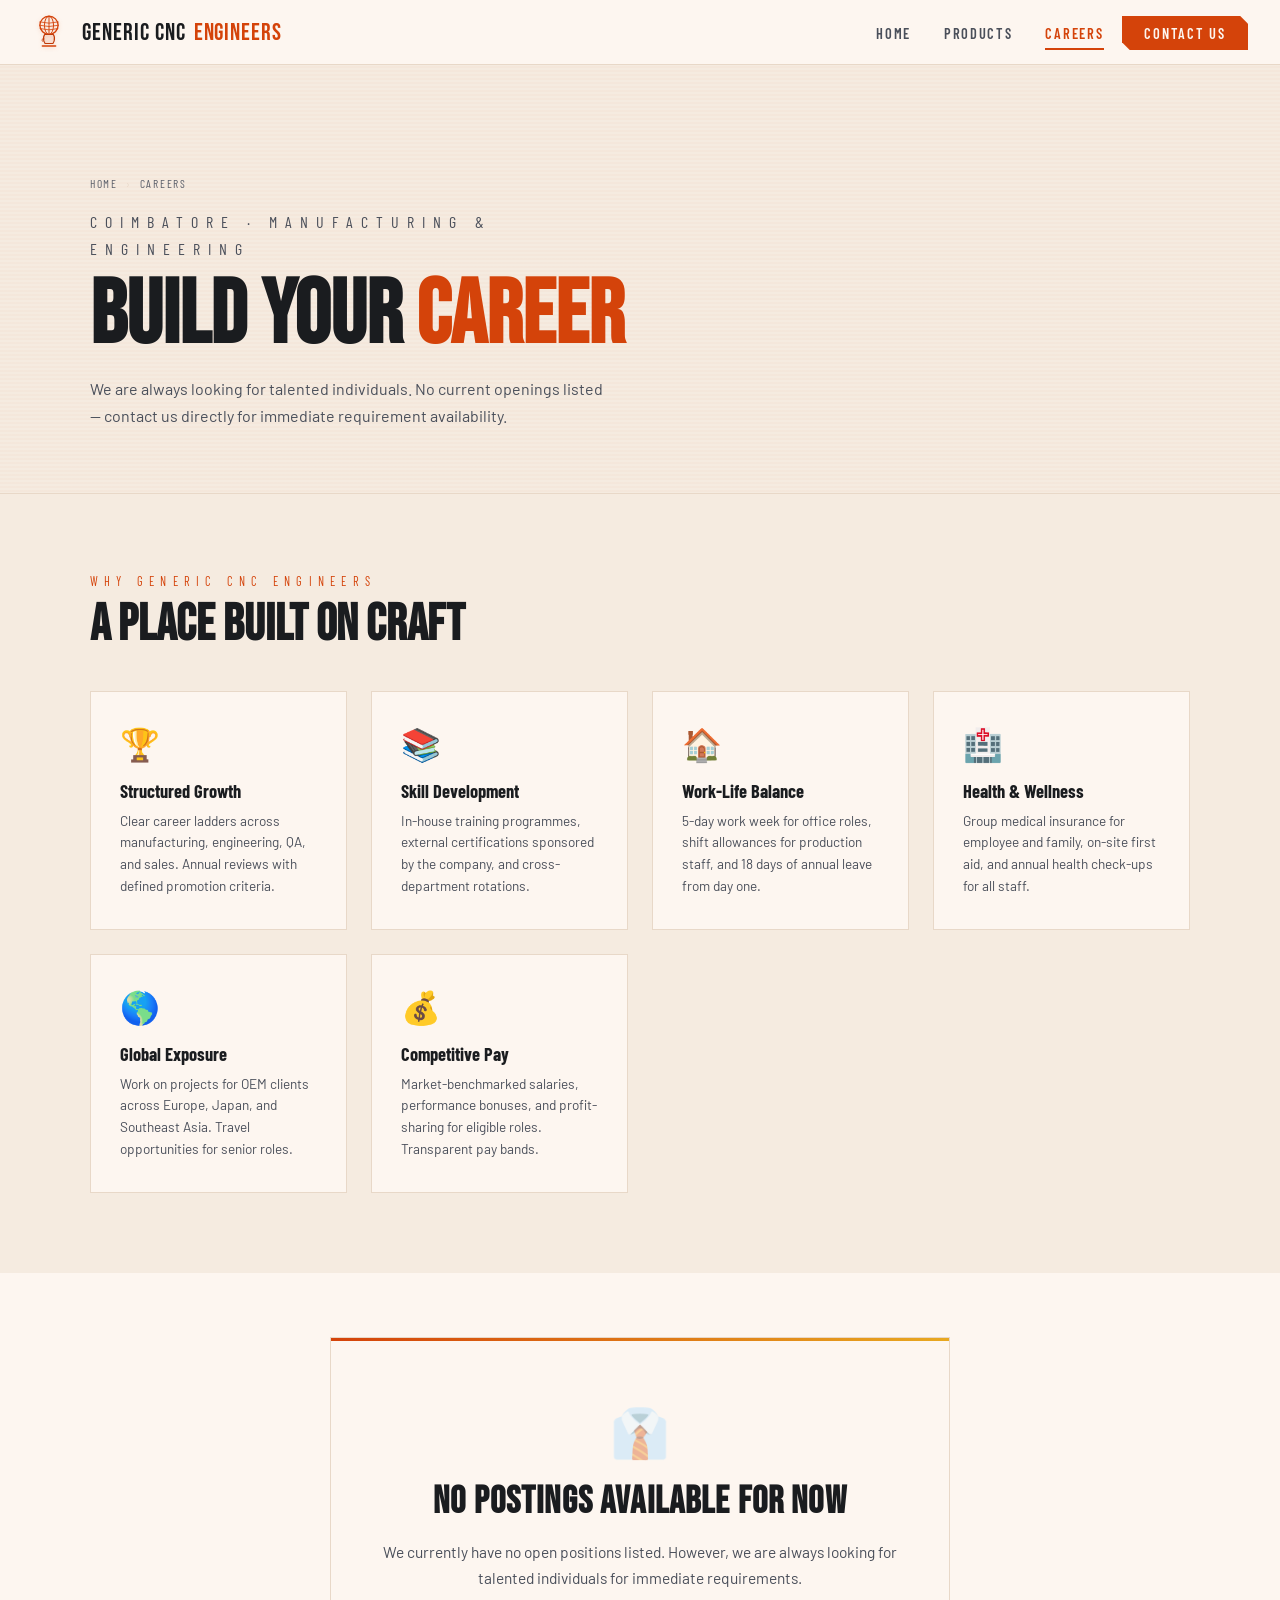
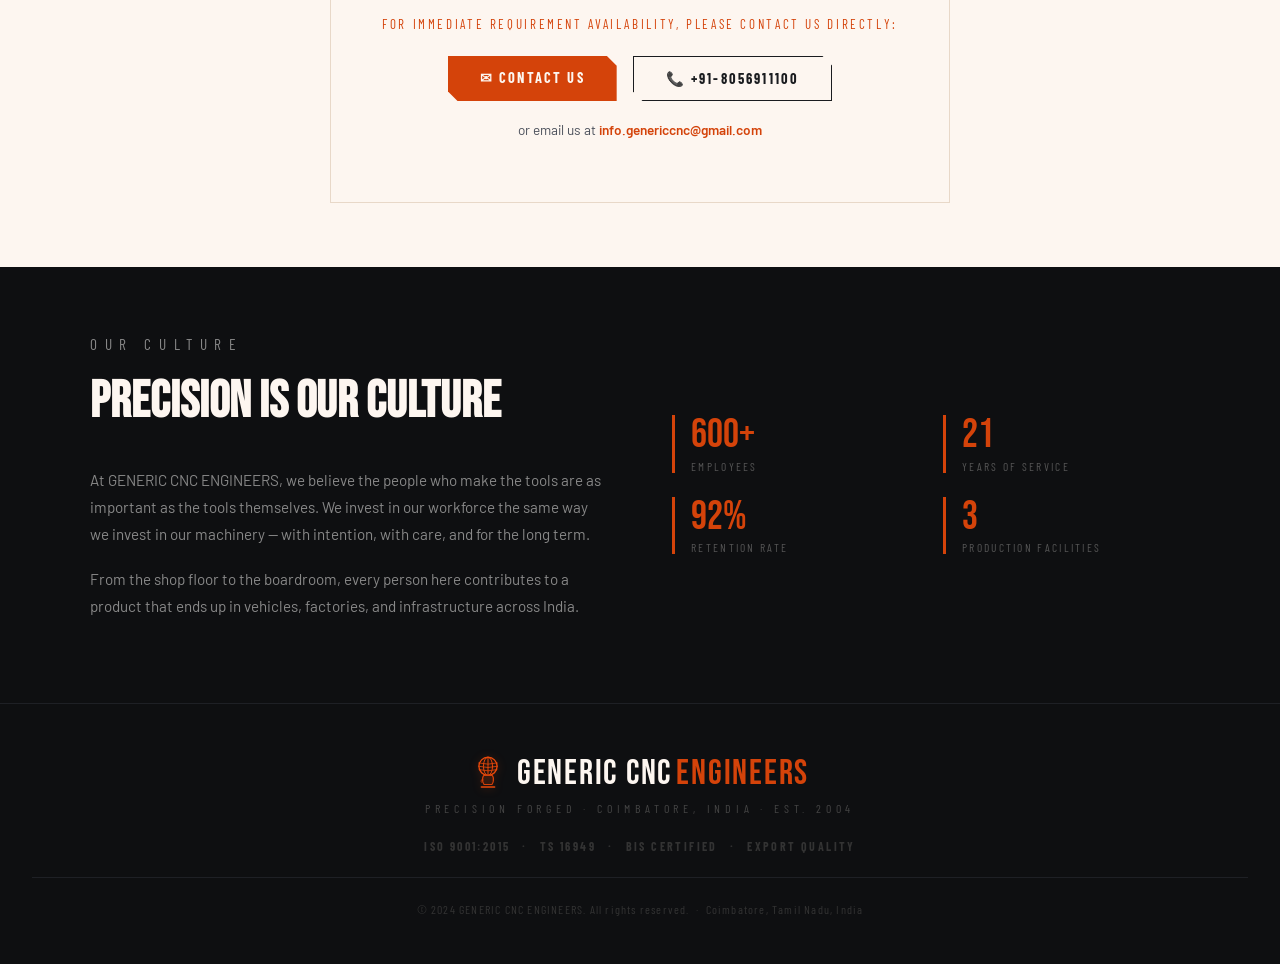
==== careers.html @ 7811d457 "Add files via upload" ====
﻿<!DOCTYPE html>
<html lang="en">
<head>
<style id="pt-antiflash">html,body{background:#fdf6f0 !important}.nav-logo{transition:none !important}</style>
<meta charset="UTF-8">
<meta name="viewport" content="width=device-width, initial-scale=1.0">
<title>Careers — Generic CNC Engineers</title>
<link rel="preconnect" href="https://fonts.googleapis.com">
<link rel="preconnect" href="https://fonts.gstatic.com" crossorigin>
<link href="https://fonts.googleapis.com/css2?family=Bebas+Neue&family=Barlow+Condensed:wght@400;600;700&family=Barlow:wght@400;500;600&display=swap" rel="stylesheet">
<style>
:root{--iron:#0e0f11;--steel:#1a1c1f;--chrome:#5a5f6a;--rust:#d4430a;--gold:#e8a820;--white:  #fdf6f0;--offwhite: #f5ebe0;--light-border: #e8d8c8;--text-dark:#1a1c1f;--text-mid:#4a4f5a;}
*,*::before,*::after{box-sizing:border-box;margin:0;padding:0;}
html{scroll-behavior:smooth;}
body{background:var(--white);color:var(--text-dark);font-family:"Barlow",sans-serif;overflow-x:hidden;-webkit-font-smoothing:antialiased;}
a{text-decoration:none;color:inherit;}
#navbar{position:fixed;top:0;left:0;right:0;z-index:1000;background: rgba(253,246,240,0.97);backdrop-filter:blur(12px);border-bottom:1px solid var(--light-border);transition:box-shadow 0.3s;}
#navbar.scrolled{box-shadow:0 2px 20px rgba(0,0,0,0.08);}
.nav-inner{width:100%;padding:0 2rem;height:64px;display:flex;align-items:center;justify-content:space-between;}
.nav-logo{font-family:"Bebas Neue",sans-serif;font-size:1.5rem;color:var(--text-dark);letter-spacing:0.04em;display:flex;align-items:center;gap:8px;flex-shrink:0;white-space:nowrap;margin-right:auto;}
.nav-logo .star{color:var(--rust);}
.nav-links{display:flex;align-items:center;gap:0.25rem;list-style:none;}
.nav-links a{font-family:"Barlow Condensed",sans-serif;font-size:0.9rem;font-weight:600;letter-spacing:0.12em;text-transform:uppercase;color:var(--text-mid);padding:0.5rem 0.9rem;position:relative;transition:color 0.2s;}
.nav-links a::after{content:"";position:absolute;bottom:0;left:0.9rem;right:0.9rem;height:2px;background:var(--rust);transform:scaleX(0);transition:transform 0.2s;}
.nav-links a:hover{color:var(--rust);}
.nav-links a:hover::after{transform:scaleX(1);}
.nav-links a.active{color:var(--rust);}
.nav-links a.active::after{transform:scaleX(1);}
.nav-cta{background:var(--rust)!important;color:var(--white)!important;padding:0.55rem 1.4rem!important;clip-path:polygon(0 0,calc(100% - 8px) 0,100% 8px,100% 100%,8px 100%,0 calc(100% - 8px))!important;}
.nav-cta:hover{background:#c03a08!important;}
.nav-cta::after{display:none!important;}
.nav-toggle{display:none;flex-direction:column;gap:5px;cursor:pointer;padding:4px;background:none;border:none;}
.nav-toggle span{display:block;width:24px;height:2px;background:var(--text-dark);}
/* BANNER */
.page-banner{
  background: var(--offwhite);
  padding: 7rem 2rem 4rem;
  margin-top: 64px;
  position: relative;
  overflow: hidden;
  border-bottom: 1px solid var(--light-border);
}
.page-banner::before{
  content:"";position:absolute;inset:0;pointer-events:none;
  background: repeating-linear-gradient(
    to bottom, transparent 0px, transparent 2px,
    rgba(212,67,10,0.025) 2px, rgba(212,67,10,0.025) 4px);
}
.page-banner-inner{max-width:1100px;margin:0 auto;position:relative;z-index:1;}
.breadcrumb{display:flex;align-items:center;gap:0.5rem;margin-bottom:1.2rem;font-family:"Barlow Condensed",sans-serif;font-size:0.72rem;letter-spacing:0.15em;text-transform:uppercase;color:var(--chrome);}
.breadcrumb a{color:var(--chrome);transition:color 0.2s;}
.breadcrumb a:hover{color:var(--rust);}
.breadcrumb .sep{color:var(--light-border);}
.page-banner-eyebrow{font-family:"Barlow Condensed",sans-serif;font-size:0.78rem;letter-spacing:0.5em;color:var(--rust);text-transform:uppercase;margin-bottom:0.8rem;}
.page-banner h1{font-family:"Bebas Neue",sans-serif;font-size:clamp(3rem,7vw,6rem);color:var(--text-dark);line-height:0.92;margin-bottom:1.2rem;}
.page-banner h1 span{color:var(--rust);}
.page-banner p{font-size:1rem;color:var(--text-mid);max-width:520px;line-height:1.65;}
/* WHY WORK HERE */
.why-section{padding:5rem 2rem;background:var(--offwhite);}
.why-inner{max-width:1100px;margin:0 auto;}
.section-eyebrow{font-family:"Barlow Condensed",sans-serif;font-size:0.78rem;letter-spacing:0.5em;color:var(--rust);text-transform:uppercase;margin-bottom:0.7rem;}
.section-h2{font-family:"Bebas Neue",sans-serif;font-size:clamp(2rem,4vw,3.2rem);color:var(--text-dark);margin-bottom:2.5rem;line-height:1;}
.why-grid{display:grid;grid-template-columns:repeat(auto-fit,minmax(220px,1fr));gap:1.5rem;}
.why-card{background:#fdf6f0;border:1px solid var(--light-border);padding:2rem 1.8rem;position:relative;overflow:hidden;transition:box-shadow 0.25s,transform 0.25s;}
.why-card::after{content:"";position:absolute;top:0;left:0;width:100%;height:3px;background:var(--rust);transform:scaleX(0);transform-origin:left;transition:transform 0.3s;}
.why-card:hover{box-shadow:0 8px 32px rgba(0,0,0,0.08);transform:translateY(-3px);}
.why-card:hover::after{transform:scaleX(1);}
.why-icon{font-size:2rem;margin-bottom:1rem;display:block;}
.why-title{font-family:"Barlow Condensed",sans-serif;font-size:1.15rem;font-weight:700;color:var(--text-dark);margin-bottom:0.5rem;}
.why-desc{font-size:0.85rem;color:var(--text-mid);line-height:1.6;}
/* FILTER */
.jobs-filter{background:var(--white);border-bottom:1px solid var(--light-border);padding:1rem 2rem;position:sticky;top:64px;z-index:100;}
.jobs-filter-inner{max-width:1100px;margin:0 auto;display:flex;align-items:center;gap:0.6rem;flex-wrap:wrap;}
.filter-label{font-family:"Barlow Condensed",sans-serif;font-size:0.72rem;letter-spacing:0.25em;text-transform:uppercase;color:var(--chrome);margin-right:0.5rem;}
.filter-btn{font-family:"Barlow Condensed",sans-serif;font-size:0.78rem;font-weight:600;letter-spacing:0.1em;text-transform:uppercase;padding:0.4rem 1rem;background:transparent;border:1px solid var(--light-border);color:var(--text-mid);cursor:pointer;transition:all 0.2s;}
.filter-btn:hover,.filter-btn.active{background:var(--rust);color:var(--white);border-color:var(--rust);}
.jobs-count{margin-left:auto;font-family:"Barlow Condensed",sans-serif;font-size:0.78rem;letter-spacing:0.1em;color:var(--chrome);}
/* JOBS */
.jobs-section{padding:4rem 2rem;}
.jobs-inner{max-width:1100px;margin:0 auto;}
.jobs-list{display:flex;flex-direction:column;gap:1.2rem;}
.job-card{background:var(--white);border:1px solid var(--light-border);padding:2rem 2.2rem;display:grid;grid-template-columns:1fr auto;gap:1.5rem;align-items:center;position:relative;overflow:hidden;transition:box-shadow 0.25s,transform 0.25s;}
.job-card::before{content:"";position:absolute;left:0;top:0;width:3px;height:100%;background:var(--rust);transform:scaleY(0);transform-origin:top;transition:transform 0.3s;}
.job-card:hover{box-shadow:0 8px 32px rgba(0,0,0,0.09);transform:translateX(4px);}
.job-card:hover::before{transform:scaleY(1);}
.job-dept{font-family:"Barlow Condensed",sans-serif;font-size:0.68rem;font-weight:700;letter-spacing:0.25em;text-transform:uppercase;color:var(--rust);margin-bottom:0.4rem;}
.job-title{font-family:"Barlow Condensed",sans-serif;font-size:1.4rem;font-weight:700;color:var(--text-dark);margin-bottom:0.6rem;}
.job-meta{display:flex;gap:0.8rem;flex-wrap:wrap;margin-bottom:0.8rem;}
.job-tag{font-size:0.75rem;color:var(--text-mid);background: #f5ebe0;border:1px solid var(--light-border);padding:0.2rem 0.6rem;font-family:"Barlow Condensed",sans-serif;letter-spacing:0.05em;}
.job-desc{font-size:0.88rem;color:var(--text-mid);line-height:1.6;max-width:680px;}
.job-actions{display:flex;flex-direction:column;gap:0.6rem;align-items:flex-end;flex-shrink:0;}
.btn-apply{font-family:"Barlow Condensed",sans-serif;font-size:0.82rem;font-weight:700;letter-spacing:0.15em;text-transform:uppercase;padding:0.65rem 1.5rem;background:var(--rust);color:var(--white);clip-path:polygon(0 0,calc(100% - 8px) 0,100% 8px,100% 100%,8px 100%,0 calc(100% - 8px));display:inline-block;transition:background 0.2s;cursor:pointer;border:none;white-space:nowrap;}
.btn-apply:hover{background:#c03a08;}
.job-new{font-family:"Barlow Condensed",sans-serif;font-size:0.65rem;font-weight:700;letter-spacing:0.15em;text-transform:uppercase;color:var(--gold);border:1px solid rgba(232,168,32,0.4);padding:0.15rem 0.5rem;text-align:center;}
/* NO JOBS BOX */
.no-jobs-box {
  max-width: 620px;
  margin: 0 auto;
  text-align: center;
  padding: 4rem 2rem;
  border: 1px solid var(--light-border);
  background: var(--white);
  position: relative;
}
.no-jobs-box::before {
  content: '';
  position: absolute;
  top: 0; left: 0; right: 0;
  height: 3px;
  background: linear-gradient(90deg, var(--rust), var(--gold));
}
.no-jobs-icon {
  font-size: 3rem;
  margin-bottom: 1.2rem;
  display: block;
  opacity: 0.5;
}
.no-jobs-title {
  font-family: "Bebas Neue", sans-serif;
  font-size: clamp(1.6rem, 3vw, 2.4rem);
  color: var(--text-dark);
  letter-spacing: 0.03em;
  margin-bottom: 1rem;
  line-height: 1.1;
}
.no-jobs-sub {
  font-size: 0.97rem;
  color: var(--text-mid);
  line-height: 1.7;
  margin-bottom: 1.5rem;
}
.no-jobs-contact {
  font-family: "Barlow Condensed", sans-serif;
  font-size: 0.82rem;
  letter-spacing: 0.2em;
  text-transform: uppercase;
  color: var(--rust);
  margin-bottom: 1.5rem;
}
.no-jobs-actions {
  display: flex;
  gap: 1rem;
  justify-content: center;
  flex-wrap: wrap;
  margin-bottom: 1.2rem;
}
.btn-apply-big {
  font-family: "Barlow Condensed", sans-serif;
  font-size: 0.9rem;
  font-weight: 700;
  letter-spacing: 0.15em;
  text-transform: uppercase;
  padding: 0.8rem 2rem;
  background: var(--rust);
  color: var(--white);
  clip-path: polygon(0 0, calc(100% - 10px) 0, 100% 10px, 100% 100%, 10px 100%, 0 calc(100% - 10px));
  display: inline-block;
  transition: background 0.2s, transform 0.15s;
}
.btn-apply-big:hover { background: #c03a08; transform: translateY(-2px); }
.btn-apply-outline {
  font-family: "Barlow Condensed", sans-serif;
  font-size: 0.9rem;
  font-weight: 700;
  letter-spacing: 0.15em;
  text-transform: uppercase;
  padding: 0.8rem 2rem;
  background: transparent;
  color: var(--text-dark);
  border: 1.5px solid var(--text-dark);
  clip-path: polygon(0 0, calc(100% - 10px) 0, 100% 10px, 100% 100%, 10px 100%, 0 calc(100% - 10px));
  display: inline-block;
  transition: all 0.2s;
}
.btn-apply-outline:hover { background: var(--rust); color: var(--white); border-color: var(--rust); }
.no-jobs-email {
  font-size: 0.85rem;
  color: var(--text-mid);
}
.no-jobs-email a {
  color: var(--rust);
  font-weight: 600;
}
.no-jobs-email a:hover { text-decoration: underline; }
/* CULTURE STRIP */
.culture-strip{background:var(--iron);padding:4rem 2rem;}
.culture-inner{max-width:1100px;margin:0 auto;display:grid;grid-template-columns:1fr 1fr;gap:4rem;align-items:center;}
.culture-text .section-h2{color:var(--white);}
.culture-text p{font-size:0.95rem;color:#888;line-height:1.75;margin-bottom:1.2rem;}
.culture-stats{display:grid;grid-template-columns:1fr 1fr;gap:1.5rem;}
.c-stat{border-left:3px solid var(--rust);padding-left:1rem;}
.c-stat-num{font-family:"Bebas Neue",sans-serif;font-size:2.5rem;color:var(--rust);line-height:1;}
.c-stat-label{font-family:"Barlow Condensed",sans-serif;font-size:0.72rem;letter-spacing:0.2em;text-transform:uppercase;color:#555;margin-top:0.2rem;}
/* FOOTER */
#footer{background:var(--iron);border-top:1px solid #1e2025;padding:3rem 2rem;text-align:center;}
.footer-logo{font-family:"Bebas Neue",sans-serif;font-size:2.2rem;color:var(--white);letter-spacing:0.05em;margin-bottom:0.4rem;}
.footer-logo .star{color:var(--rust);}
.footer-tagline{font-family:"Barlow Condensed",sans-serif;font-size:0.75rem;letter-spacing:0.4em;text-transform:uppercase;color:#444;margin-bottom:1.5rem;}
.footer-certs{font-family:"Barlow Condensed",sans-serif;font-size:0.75rem;font-weight:700;letter-spacing:0.2em;text-transform:uppercase;color:#333;}
.footer-certs span{margin:0 0.5em;}
.footer-bottom{margin-top:1.5rem;padding-top:1.5rem;border-top:1px solid #1e2025;font-size:0.75rem;color:#333;font-family:"Barlow Condensed",sans-serif;letter-spacing:0.1em;}
.reveal{opacity:0;transform:translateY(24px);transition:opacity 0.55s ease,transform 0.55s ease;}
.reveal.visible{opacity:1;transform:none;}
@media(max-width:768px){
  .nav-links{display:none;flex-direction:column;position:absolute;top:64px;left:0;right:0;background:var(--white);border-bottom:1px solid var(--light-border);padding:1rem 0;gap:0;}
  .nav-links.open{display:flex;}
  .nav-links li{width:100%;}
  .nav-links a{display:block;padding:0.75rem 2rem;}
  .nav-toggle{display:flex;}
  .job-card{grid-template-columns:1fr;}
  .job-actions{align-items:flex-start;}
  .culture-inner{grid-template-columns:1fr;gap:2.5rem;}
  .modal-form .form-row{grid-template-columns:1fr;}
}


.nav-logo .star { color: var(--rust); }
.brand-logo-svg { filter: drop-shadow(0 1px 2px rgba(212,67,10,0.18)); transition: filter 0.2s; }
.nav-logo:hover .brand-logo-svg { filter: drop-shadow(0 2px 6px rgba(212,67,10,0.35)); }
.footer-logo { display: flex !important; align-items: center !important; justify-content: center !important; gap: 4px !important; }
.footer-logo .brand-logo-svg { filter: brightness(1.1) drop-shadow(0 1px 4px rgba(212,67,10,0.3)); }
</style>
</head>
<body>

<nav id="navbar">
  <div class="nav-inner">
    <a href="index.html" class="nav-logo"><svg class="brand-logo-svg" xmlns="http://www.w3.org/2000/svg" viewBox="0 0 56 64" width="34" height="40" aria-hidden="true" style="display:inline-block;vertical-align:middle;margin-right:8px;flex-shrink:0"><g fill="none" stroke-linecap="round" stroke-linejoin="round"><circle cx="28" cy="21" r="15" stroke="#d4430a" stroke-width="2.2"/><ellipse cx="28" cy="21" rx="7.5" ry="15" stroke="#d4430a" stroke-width="1.6"/><path d="M13 15.5 Q28 19.5 43 15.5" stroke="#d4430a" stroke-width="1.3"/><path d="M12.5 21 Q28 25 43.5 21" stroke="#d4430a" stroke-width="1.3"/><path d="M13.5 26.5 Q28 30.5 42.5 26.5" stroke="#d4430a" stroke-width="1.3"/><line x1="28" y1="6" x2="28" y2="36" stroke="#d4430a" stroke-width="1.6"/><path d="M21 36 C19 38.5 18.5 43 19.5 47 L21.5 51 L34.5 51 L36.5 47 C37.5 43 37 38.5 35 36 Z" stroke="#c03a08" stroke-width="1.8" fill="rgba(212,67,10,0.1)"/><path d="M19.5 43 C16.5 42 15.5 45.5 17.5 47.5" stroke="#c03a08" stroke-width="1.5"/><line x1="17" y1="55" x2="39" y2="55" stroke="#d4430a" stroke-width="2.2"/></g></svg>GENERIC CNC<span class="star"> ENGINEERS</span></a>
    <ul class="nav-links" id="nav-links">
      <li><a href="index.html">Home</a></li>
      <li><a href="products.html">Products</a></li>
      <li><a href="careers.html" class="active">Careers</a></li>
      <li><a href="contact.html" class="nav-cta">Contact Us</a></li>
    </ul>
    <button class="nav-toggle" id="nav-toggle" aria-label="Toggle menu">
      <span></span><span></span><span></span>
    </button>
  </div>
</nav>

<div class="page-banner">
  <div class="page-banner-inner">
    <div class="breadcrumb">
      <a href="index.html">Home</a>
      <span class="sep">&#8250;</span>
      <span>Careers</span>
    </div>
    <p class="page-banner-eyebrow">Coimbatore &middot; Manufacturing &amp; Engineering</p>
    <h1>BUILD YOUR <span>CAREER</span></h1>
    <p>We are always looking for talented individuals. No current openings listed — contact us directly for immediate requirement availability.</p>
  </div>
</div>

<!-- WHY WORK HERE -->
<section class="why-section">
  <div class="why-inner">
    <p class="section-eyebrow">Why GENERIC CNC ENGINEERS</p>
    <h2 class="section-h2">A PLACE BUILT ON CRAFT</h2>
    <div class="why-grid">
      <div class="why-card reveal">
        <span class="why-icon">&#127942;</span>
        <div class="why-title">Structured Growth</div>
        <p class="why-desc">Clear career ladders across manufacturing, engineering, QA, and sales. Annual reviews with defined promotion criteria.</p>
      </div>
      <div class="why-card reveal">
        <span class="why-icon">&#128218;</span>
        <div class="why-title">Skill Development</div>
        <p class="why-desc">In-house training programmes, external certifications sponsored by the company, and cross-department rotations.</p>
      </div>
      <div class="why-card reveal">
        <span class="why-icon">&#127968;</span>
        <div class="why-title">Work-Life Balance</div>
        <p class="why-desc">5-day work week for office roles, shift allowances for production staff, and 18 days of annual leave from day one.</p>
      </div>
      <div class="why-card reveal">
        <span class="why-icon">&#127973;</span>
        <div class="why-title">Health &amp; Wellness</div>
        <p class="why-desc">Group medical insurance for employee and family, on-site first aid, and annual health check-ups for all staff.</p>
      </div>
      <div class="why-card reveal">
        <span class="why-icon">&#127758;</span>
        <div class="why-title">Global Exposure</div>
        <p class="why-desc">Work on projects for OEM clients across Europe, Japan, and Southeast Asia. Travel opportunities for senior roles.</p>
      </div>
      <div class="why-card reveal">
        <span class="why-icon">&#128176;</span>
        <div class="why-title">Competitive Pay</div>
        <p class="why-desc">Market-benchmarked salaries, performance bonuses, and profit-sharing for eligible roles. Transparent pay bands.</p>
      </div>
    </div>
  </div>
</section>

<!-- NO POSTINGS -->
<section class="jobs-section">
  <div class="jobs-inner">
    <div class="no-jobs-box">
      <div class="no-jobs-icon">&#128084;</div>
      <h2 class="no-jobs-title">NO POSTINGS AVAILABLE FOR NOW</h2>
      <p class="no-jobs-sub">We currently have no open positions listed. However, we are always looking for talented individuals for immediate requirements.</p>
      <p class="no-jobs-contact">For immediate requirement availability, please contact us directly:</p>
      <div class="no-jobs-actions">
        <a href="contact.html" class="btn-apply-big">&#9993; Contact Us</a>
        <a href="tel:+918056911100" class="btn-apply-outline">&#128222; +91-8056911100</a>
      </div>
      <p class="no-jobs-email">or email us at <a href="mailto:info.genericcnc@gmail.com">info.genericcnc@gmail.com</a></p>
    </div>
  </div>
</section>

<!-- CULTURE STRIP -->
<div class="culture-strip">
  <div class="culture-inner">
    <div class="culture-text">
      <p class="section-eyebrow">Our Culture</p>
      <h2 class="section-h2">PRECISION IS OUR CULTURE</h2>
      <p>At GENERIC CNC ENGINEERS, we believe the people who make the tools are as important as the tools themselves. We invest in our workforce the same way we invest in our machinery — with intention, with care, and for the long term.</p>
      <p>From the shop floor to the boardroom, every person here contributes to a product that ends up in vehicles, factories, and infrastructure across India.</p>
    </div>
    <div class="culture-stats">
      <div class="c-stat">
        <div class="c-stat-num">600+</div>
        <div class="c-stat-label">Employees</div>
      </div>
      <div class="c-stat">
        <div class="c-stat-num">21</div>
        <div class="c-stat-label">Years of Service</div>
      </div>
      <div class="c-stat">
        <div class="c-stat-num">92%</div>
        <div class="c-stat-label">Retention Rate</div>
      </div>
      <div class="c-stat">
        <div class="c-stat-num">3</div>
        <div class="c-stat-label">Production Facilities</div>
      </div>
    </div>
  </div>
</div>

<footer id="footer">
  <div class="footer-logo"><svg class="brand-logo-svg" xmlns="http://www.w3.org/2000/svg" viewBox="0 0 56 64" width="34" height="40" aria-hidden="true" style="display:inline-block;vertical-align:middle;margin-right:8px;flex-shrink:0"><g fill="none" stroke-linecap="round" stroke-linejoin="round"><circle cx="28" cy="21" r="15" stroke="#d4430a" stroke-width="2.2"/><ellipse cx="28" cy="21" rx="7.5" ry="15" stroke="#d4430a" stroke-width="1.6"/><path d="M13 15.5 Q28 19.5 43 15.5" stroke="#d4430a" stroke-width="1.3"/><path d="M12.5 21 Q28 25 43.5 21" stroke="#d4430a" stroke-width="1.3"/><path d="M13.5 26.5 Q28 30.5 42.5 26.5" stroke="#d4430a" stroke-width="1.3"/><line x1="28" y1="6" x2="28" y2="36" stroke="#d4430a" stroke-width="1.6"/><path d="M21 36 C19 38.5 18.5 43 19.5 47 L21.5 51 L34.5 51 L36.5 47 C37.5 43 37 38.5 35 36 Z" stroke="#c03a08" stroke-width="1.8" fill="rgba(212,67,10,0.1)"/><path d="M19.5 43 C16.5 42 15.5 45.5 17.5 47.5" stroke="#c03a08" stroke-width="1.5"/><line x1="17" y1="55" x2="39" y2="55" stroke="#d4430a" stroke-width="2.2"/></g></svg>GENERIC CNC<span class="star"> ENGINEERS</span></div>
  <p class="footer-tagline">Precision Forged &middot; Coimbatore, India &middot; Est. 2004</p>
  <div class="footer-certs">
    <span>ISO 9001:2015</span><span>&middot;</span><span>TS 16949</span><span>&middot;</span><span>BIS Certified</span><span>&middot;</span><span>Export Quality</span>
  </div>
  <div class="footer-bottom">&copy; 2024 GENERIC CNC ENGINEERS. All rights reserved. &nbsp;&middot;&nbsp; Coimbatore, Tamil Nadu, India</div>
</footer>


<script>
(function(){
  const nb=document.getElementById("navbar");
  const tg=document.getElementById("nav-toggle");
  const nl=document.getElementById("nav-links");
  window.addEventListener("scroll",()=>nb.classList.toggle("scrolled",window.scrollY>10));
  tg.addEventListener("click",()=>nl.classList.toggle("open"));
  nl.querySelectorAll("a").forEach(a=>a.addEventListener("click",()=>nl.classList.remove("open")));
})();
// Reveal
(function(){
  const obs=new IntersectionObserver((entries)=>{
    entries.forEach(e=>{if(e.isIntersecting)e.target.classList.add("visible");});
  },{threshold:0.08});
  document.querySelectorAll(".reveal").forEach((el,i)=>{
    el.style.transitionDelay=(i%5)*0.07+"s";
    obs.observe(el);
  });
})();
</script>
<script src="transition.js"></script>
</body>
</html>
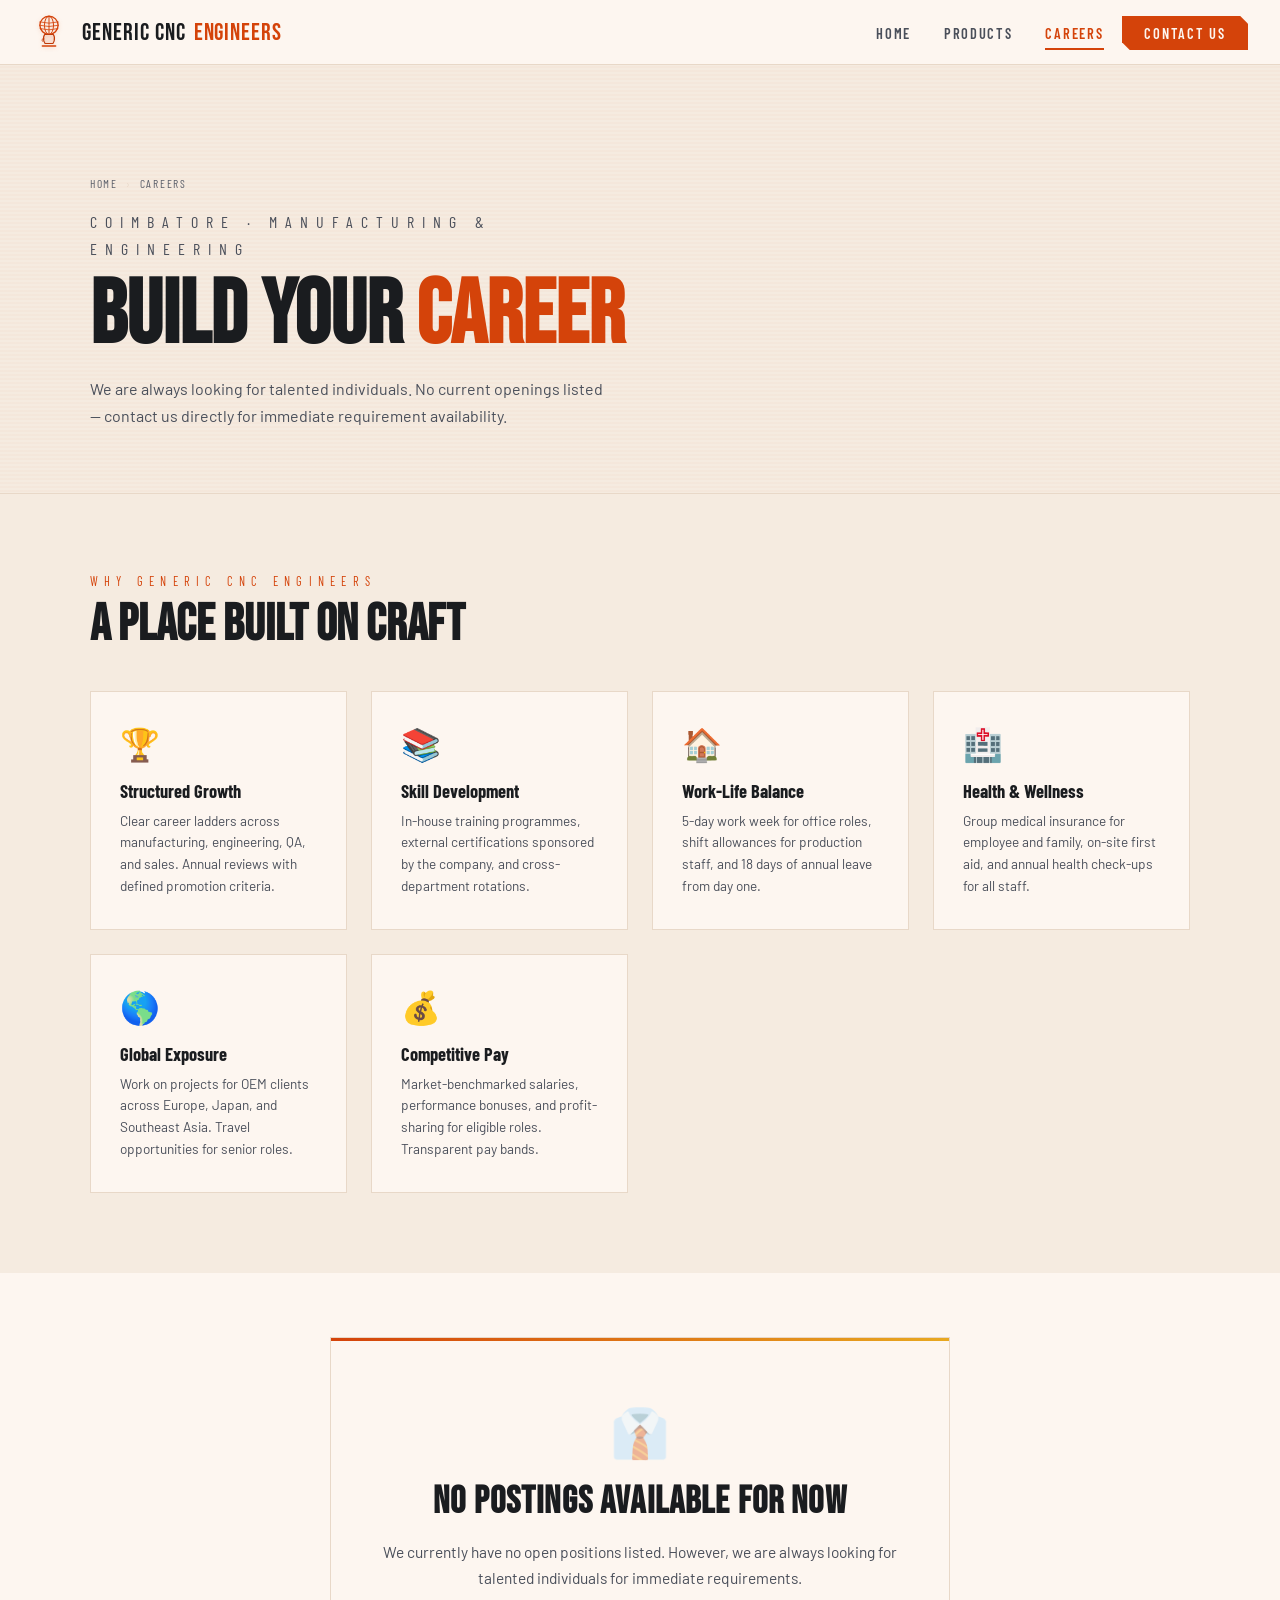
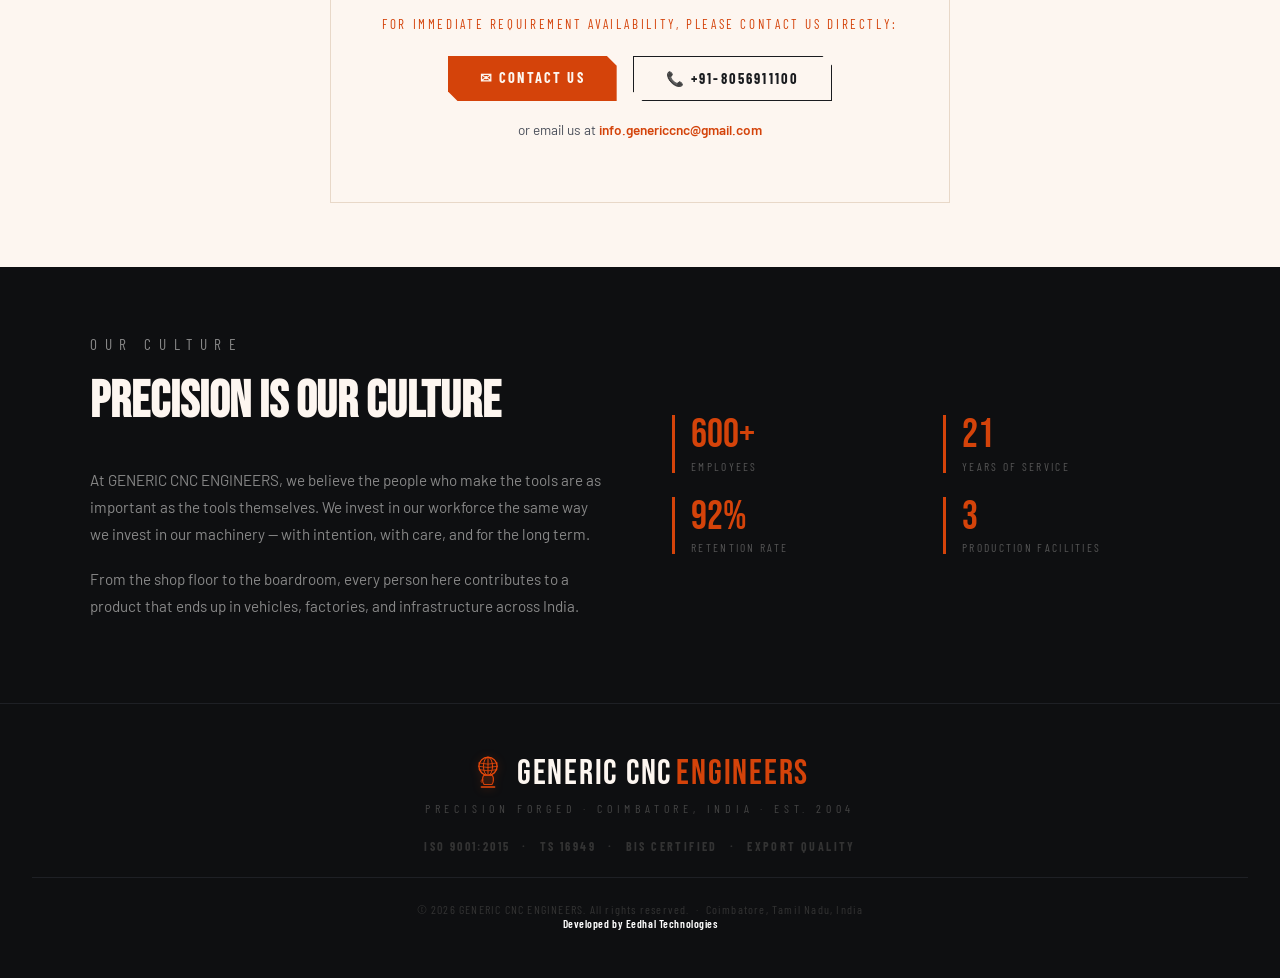
==== commit e80e88be: "Add files via upload" ====
--- a/careers.html
+++ b/careers.html
@@ -344,7 +344,7 @@
   <div class="footer-certs">
     <span>ISO 9001:2015</span><span>&middot;</span><span>TS 16949</span><span>&middot;</span><span>BIS Certified</span><span>&middot;</span><span>Export Quality</span>
   </div>
-  <div class="footer-bottom">&copy; 2024 GENERIC CNC ENGINEERS. All rights reserved. &nbsp;&middot;&nbsp; Coimbatore, Tamil Nadu, India</div>
+  <div class="footer-bottom">&copy; 2026 GENERIC CNC ENGINEERS. All rights reserved. &nbsp;&middot;&nbsp; Coimbatore, Tamil Nadu, India<br><span style="font-size:0.7rem;color:#ffffff;font-weight:600;letter-spacing:0.05em;">Developed by <a href="https://www.developermuthu.com" target="_blank" rel="noopener" style="color:#ffffff;font-weight:600;text-decoration:none;cursor:pointer;">Eedhal Technologies</a></span></div>
 </footer>
 
 
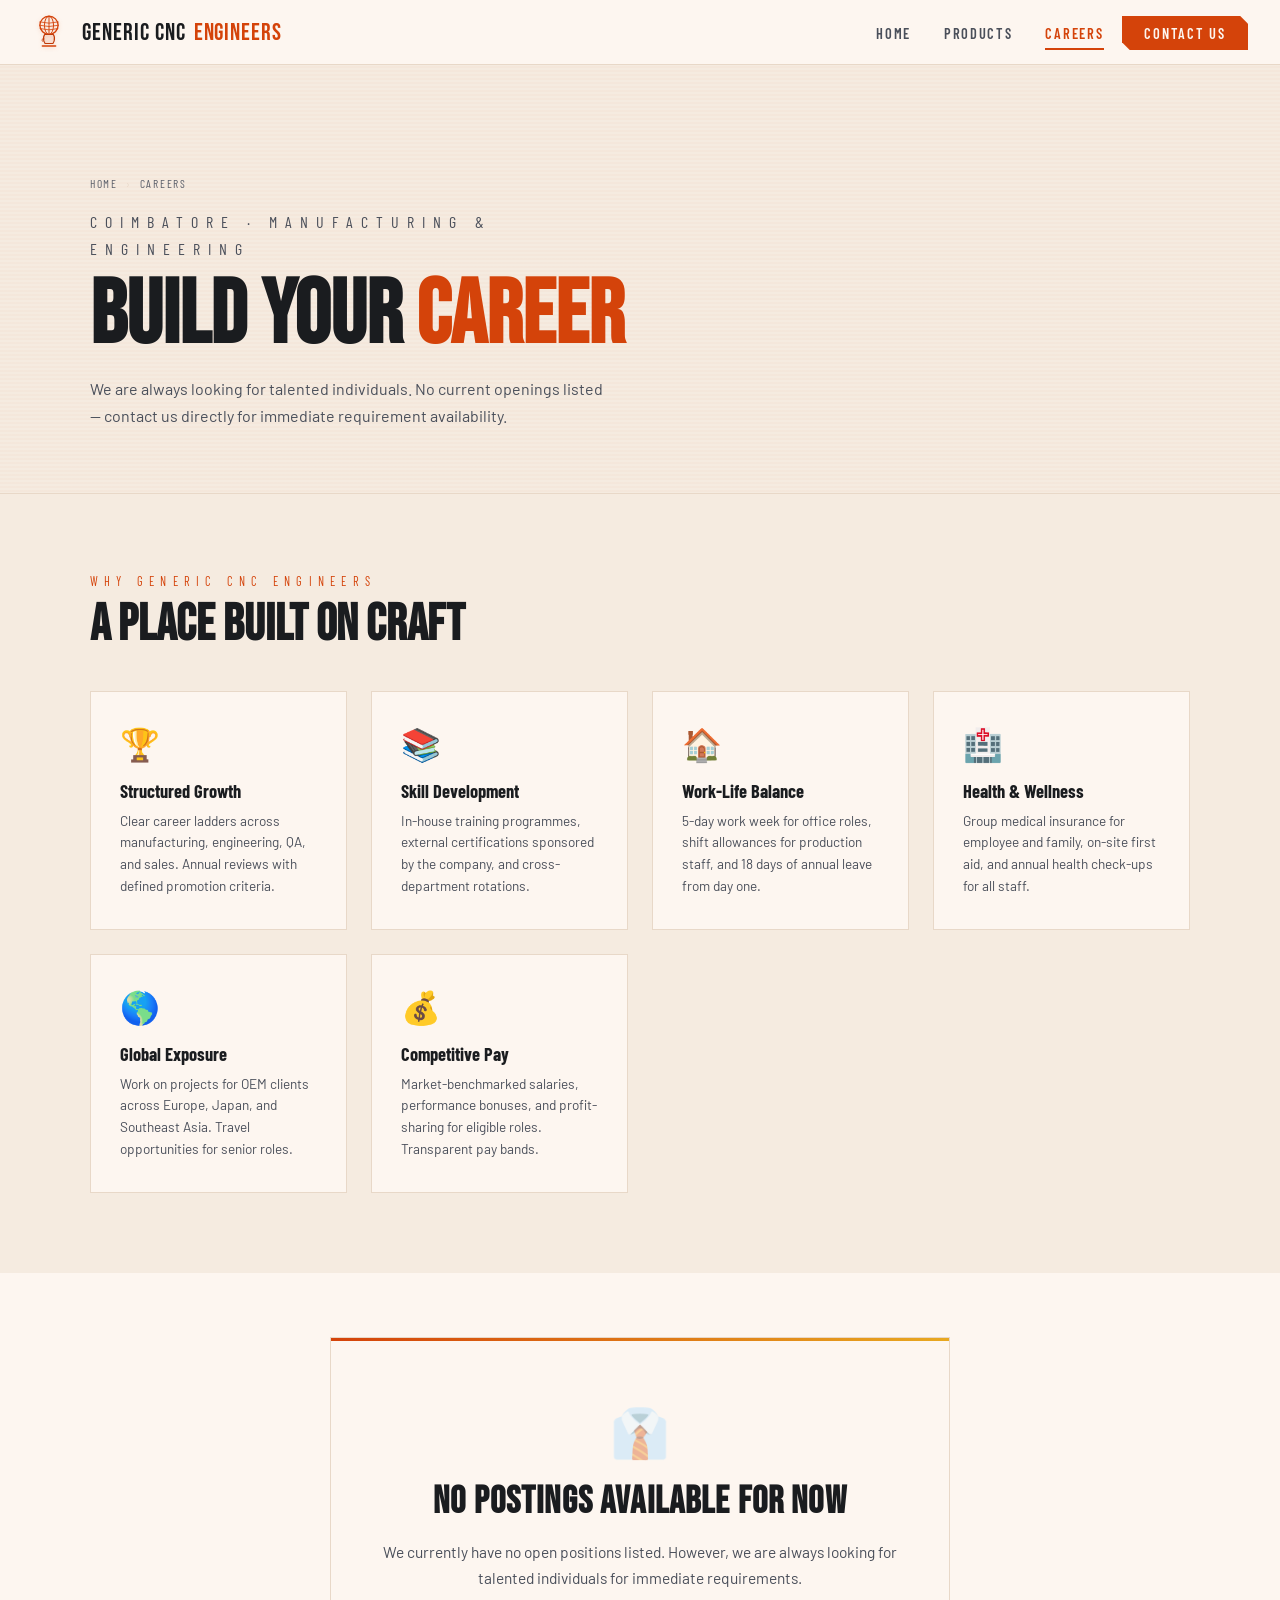
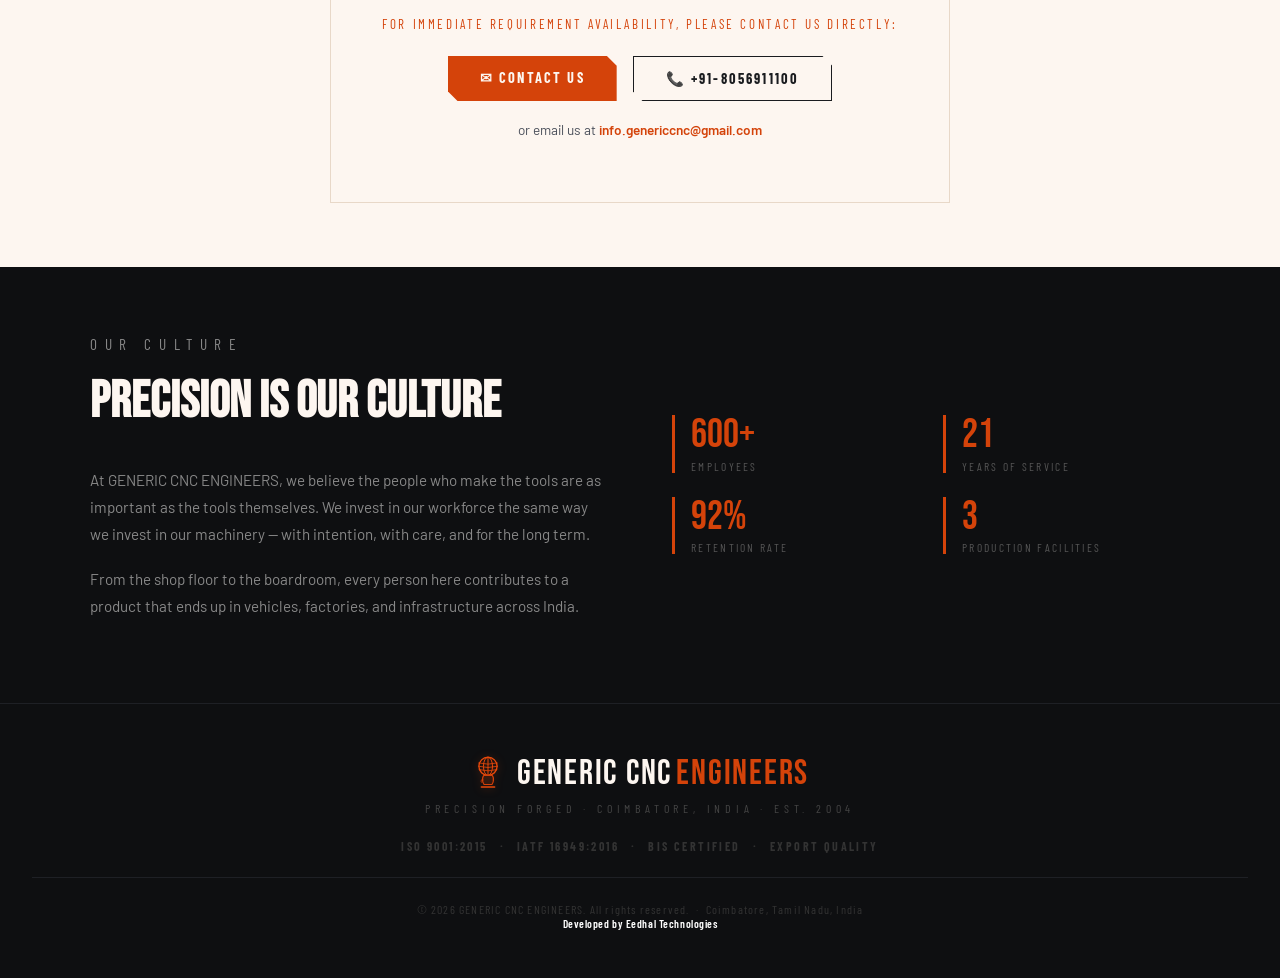
==== commit 62759a27: "Project update" ====
--- a/careers.html
+++ b/careers.html
@@ -1,387 +1,387 @@
-﻿<!DOCTYPE html>
-<html lang="en">
-<head>
-<style id="pt-antiflash">html,body{background:#fdf6f0 !important}.nav-logo{transition:none !important}</style>
-<meta charset="UTF-8">
-<meta name="viewport" content="width=device-width, initial-scale=1.0">
-<title>Careers — Generic CNC Engineers</title>
-<link rel="preconnect" href="https://fonts.googleapis.com">
-<link rel="preconnect" href="https://fonts.gstatic.com" crossorigin>
-<link href="https://fonts.googleapis.com/css2?family=Bebas+Neue&family=Barlow+Condensed:wght@400;600;700&family=Barlow:wght@400;500;600&display=swap" rel="stylesheet">
-<style>
-:root{--iron:#0e0f11;--steel:#1a1c1f;--chrome:#5a5f6a;--rust:#d4430a;--gold:#e8a820;--white:  #fdf6f0;--offwhite: #f5ebe0;--light-border: #e8d8c8;--text-dark:#1a1c1f;--text-mid:#4a4f5a;}
-*,*::before,*::after{box-sizing:border-box;margin:0;padding:0;}
-html{scroll-behavior:smooth;}
-body{background:var(--white);color:var(--text-dark);font-family:"Barlow",sans-serif;overflow-x:hidden;-webkit-font-smoothing:antialiased;}
-a{text-decoration:none;color:inherit;}
-#navbar{position:fixed;top:0;left:0;right:0;z-index:1000;background: rgba(253,246,240,0.97);backdrop-filter:blur(12px);border-bottom:1px solid var(--light-border);transition:box-shadow 0.3s;}
-#navbar.scrolled{box-shadow:0 2px 20px rgba(0,0,0,0.08);}
-.nav-inner{width:100%;padding:0 2rem;height:64px;display:flex;align-items:center;justify-content:space-between;}
-.nav-logo{font-family:"Bebas Neue",sans-serif;font-size:1.5rem;color:var(--text-dark);letter-spacing:0.04em;display:flex;align-items:center;gap:8px;flex-shrink:0;white-space:nowrap;margin-right:auto;}
-.nav-logo .star{color:var(--rust);}
-.nav-links{display:flex;align-items:center;gap:0.25rem;list-style:none;}
-.nav-links a{font-family:"Barlow Condensed",sans-serif;font-size:0.9rem;font-weight:600;letter-spacing:0.12em;text-transform:uppercase;color:var(--text-mid);padding:0.5rem 0.9rem;position:relative;transition:color 0.2s;}
-.nav-links a::after{content:"";position:absolute;bottom:0;left:0.9rem;right:0.9rem;height:2px;background:var(--rust);transform:scaleX(0);transition:transform 0.2s;}
-.nav-links a:hover{color:var(--rust);}
-.nav-links a:hover::after{transform:scaleX(1);}
-.nav-links a.active{color:var(--rust);}
-.nav-links a.active::after{transform:scaleX(1);}
-.nav-cta{background:var(--rust)!important;color:var(--white)!important;padding:0.55rem 1.4rem!important;clip-path:polygon(0 0,calc(100% - 8px) 0,100% 8px,100% 100%,8px 100%,0 calc(100% - 8px))!important;}
-.nav-cta:hover{background:#c03a08!important;}
-.nav-cta::after{display:none!important;}
-.nav-toggle{display:none;flex-direction:column;gap:5px;cursor:pointer;padding:4px;background:none;border:none;}
-.nav-toggle span{display:block;width:24px;height:2px;background:var(--text-dark);}
-/* BANNER */
-.page-banner{
-  background: var(--offwhite);
-  padding: 7rem 2rem 4rem;
-  margin-top: 64px;
-  position: relative;
-  overflow: hidden;
-  border-bottom: 1px solid var(--light-border);
-}
-.page-banner::before{
-  content:"";position:absolute;inset:0;pointer-events:none;
-  background: repeating-linear-gradient(
-    to bottom, transparent 0px, transparent 2px,
-    rgba(212,67,10,0.025) 2px, rgba(212,67,10,0.025) 4px);
-}
-.page-banner-inner{max-width:1100px;margin:0 auto;position:relative;z-index:1;}
-.breadcrumb{display:flex;align-items:center;gap:0.5rem;margin-bottom:1.2rem;font-family:"Barlow Condensed",sans-serif;font-size:0.72rem;letter-spacing:0.15em;text-transform:uppercase;color:var(--chrome);}
-.breadcrumb a{color:var(--chrome);transition:color 0.2s;}
-.breadcrumb a:hover{color:var(--rust);}
-.breadcrumb .sep{color:var(--light-border);}
-.page-banner-eyebrow{font-family:"Barlow Condensed",sans-serif;font-size:0.78rem;letter-spacing:0.5em;color:var(--rust);text-transform:uppercase;margin-bottom:0.8rem;}
-.page-banner h1{font-family:"Bebas Neue",sans-serif;font-size:clamp(3rem,7vw,6rem);color:var(--text-dark);line-height:0.92;margin-bottom:1.2rem;}
-.page-banner h1 span{color:var(--rust);}
-.page-banner p{font-size:1rem;color:var(--text-mid);max-width:520px;line-height:1.65;}
-/* WHY WORK HERE */
-.why-section{padding:5rem 2rem;background:var(--offwhite);}
-.why-inner{max-width:1100px;margin:0 auto;}
-.section-eyebrow{font-family:"Barlow Condensed",sans-serif;font-size:0.78rem;letter-spacing:0.5em;color:var(--rust);text-transform:uppercase;margin-bottom:0.7rem;}
-.section-h2{font-family:"Bebas Neue",sans-serif;font-size:clamp(2rem,4vw,3.2rem);color:var(--text-dark);margin-bottom:2.5rem;line-height:1;}
-.why-grid{display:grid;grid-template-columns:repeat(auto-fit,minmax(220px,1fr));gap:1.5rem;}
-.why-card{background:#fdf6f0;border:1px solid var(--light-border);padding:2rem 1.8rem;position:relative;overflow:hidden;transition:box-shadow 0.25s,transform 0.25s;}
-.why-card::after{content:"";position:absolute;top:0;left:0;width:100%;height:3px;background:var(--rust);transform:scaleX(0);transform-origin:left;transition:transform 0.3s;}
-.why-card:hover{box-shadow:0 8px 32px rgba(0,0,0,0.08);transform:translateY(-3px);}
-.why-card:hover::after{transform:scaleX(1);}
-.why-icon{font-size:2rem;margin-bottom:1rem;display:block;}
-.why-title{font-family:"Barlow Condensed",sans-serif;font-size:1.15rem;font-weight:700;color:var(--text-dark);margin-bottom:0.5rem;}
-.why-desc{font-size:0.85rem;color:var(--text-mid);line-height:1.6;}
-/* FILTER */
-.jobs-filter{background:var(--white);border-bottom:1px solid var(--light-border);padding:1rem 2rem;position:sticky;top:64px;z-index:100;}
-.jobs-filter-inner{max-width:1100px;margin:0 auto;display:flex;align-items:center;gap:0.6rem;flex-wrap:wrap;}
-.filter-label{font-family:"Barlow Condensed",sans-serif;font-size:0.72rem;letter-spacing:0.25em;text-transform:uppercase;color:var(--chrome);margin-right:0.5rem;}
-.filter-btn{font-family:"Barlow Condensed",sans-serif;font-size:0.78rem;font-weight:600;letter-spacing:0.1em;text-transform:uppercase;padding:0.4rem 1rem;background:transparent;border:1px solid var(--light-border);color:var(--text-mid);cursor:pointer;transition:all 0.2s;}
-.filter-btn:hover,.filter-btn.active{background:var(--rust);color:var(--white);border-color:var(--rust);}
-.jobs-count{margin-left:auto;font-family:"Barlow Condensed",sans-serif;font-size:0.78rem;letter-spacing:0.1em;color:var(--chrome);}
-/* JOBS */
-.jobs-section{padding:4rem 2rem;}
-.jobs-inner{max-width:1100px;margin:0 auto;}
-.jobs-list{display:flex;flex-direction:column;gap:1.2rem;}
-.job-card{background:var(--white);border:1px solid var(--light-border);padding:2rem 2.2rem;display:grid;grid-template-columns:1fr auto;gap:1.5rem;align-items:center;position:relative;overflow:hidden;transition:box-shadow 0.25s,transform 0.25s;}
-.job-card::before{content:"";position:absolute;left:0;top:0;width:3px;height:100%;background:var(--rust);transform:scaleY(0);transform-origin:top;transition:transform 0.3s;}
-.job-card:hover{box-shadow:0 8px 32px rgba(0,0,0,0.09);transform:translateX(4px);}
-.job-card:hover::before{transform:scaleY(1);}
-.job-dept{font-family:"Barlow Condensed",sans-serif;font-size:0.68rem;font-weight:700;letter-spacing:0.25em;text-transform:uppercase;color:var(--rust);margin-bottom:0.4rem;}
-.job-title{font-family:"Barlow Condensed",sans-serif;font-size:1.4rem;font-weight:700;color:var(--text-dark);margin-bottom:0.6rem;}
-.job-meta{display:flex;gap:0.8rem;flex-wrap:wrap;margin-bottom:0.8rem;}
-.job-tag{font-size:0.75rem;color:var(--text-mid);background: #f5ebe0;border:1px solid var(--light-border);padding:0.2rem 0.6rem;font-family:"Barlow Condensed",sans-serif;letter-spacing:0.05em;}
-.job-desc{font-size:0.88rem;color:var(--text-mid);line-height:1.6;max-width:680px;}
-.job-actions{display:flex;flex-direction:column;gap:0.6rem;align-items:flex-end;flex-shrink:0;}
-.btn-apply{font-family:"Barlow Condensed",sans-serif;font-size:0.82rem;font-weight:700;letter-spacing:0.15em;text-transform:uppercase;padding:0.65rem 1.5rem;background:var(--rust);color:var(--white);clip-path:polygon(0 0,calc(100% - 8px) 0,100% 8px,100% 100%,8px 100%,0 calc(100% - 8px));display:inline-block;transition:background 0.2s;cursor:pointer;border:none;white-space:nowrap;}
-.btn-apply:hover{background:#c03a08;}
-.job-new{font-family:"Barlow Condensed",sans-serif;font-size:0.65rem;font-weight:700;letter-spacing:0.15em;text-transform:uppercase;color:var(--gold);border:1px solid rgba(232,168,32,0.4);padding:0.15rem 0.5rem;text-align:center;}
-/* NO JOBS BOX */
-.no-jobs-box {
-  max-width: 620px;
-  margin: 0 auto;
-  text-align: center;
-  padding: 4rem 2rem;
-  border: 1px solid var(--light-border);
-  background: var(--white);
-  position: relative;
-}
-.no-jobs-box::before {
-  content: '';
-  position: absolute;
-  top: 0; left: 0; right: 0;
-  height: 3px;
-  background: linear-gradient(90deg, var(--rust), var(--gold));
-}
-.no-jobs-icon {
-  font-size: 3rem;
-  margin-bottom: 1.2rem;
-  display: block;
-  opacity: 0.5;
-}
-.no-jobs-title {
-  font-family: "Bebas Neue", sans-serif;
-  font-size: clamp(1.6rem, 3vw, 2.4rem);
-  color: var(--text-dark);
-  letter-spacing: 0.03em;
-  margin-bottom: 1rem;
-  line-height: 1.1;
-}
-.no-jobs-sub {
-  font-size: 0.97rem;
-  color: var(--text-mid);
-  line-height: 1.7;
-  margin-bottom: 1.5rem;
-}
-.no-jobs-contact {
-  font-family: "Barlow Condensed", sans-serif;
-  font-size: 0.82rem;
-  letter-spacing: 0.2em;
-  text-transform: uppercase;
-  color: var(--rust);
-  margin-bottom: 1.5rem;
-}
-.no-jobs-actions {
-  display: flex;
-  gap: 1rem;
-  justify-content: center;
-  flex-wrap: wrap;
-  margin-bottom: 1.2rem;
-}
-.btn-apply-big {
-  font-family: "Barlow Condensed", sans-serif;
-  font-size: 0.9rem;
-  font-weight: 700;
-  letter-spacing: 0.15em;
-  text-transform: uppercase;
-  padding: 0.8rem 2rem;
-  background: var(--rust);
-  color: var(--white);
-  clip-path: polygon(0 0, calc(100% - 10px) 0, 100% 10px, 100% 100%, 10px 100%, 0 calc(100% - 10px));
-  display: inline-block;
-  transition: background 0.2s, transform 0.15s;
-}
-.btn-apply-big:hover { background: #c03a08; transform: translateY(-2px); }
-.btn-apply-outline {
-  font-family: "Barlow Condensed", sans-serif;
-  font-size: 0.9rem;
-  font-weight: 700;
-  letter-spacing: 0.15em;
-  text-transform: uppercase;
-  padding: 0.8rem 2rem;
-  background: transparent;
-  color: var(--text-dark);
-  border: 1.5px solid var(--text-dark);
-  clip-path: polygon(0 0, calc(100% - 10px) 0, 100% 10px, 100% 100%, 10px 100%, 0 calc(100% - 10px));
-  display: inline-block;
-  transition: all 0.2s;
-}
-.btn-apply-outline:hover { background: var(--rust); color: var(--white); border-color: var(--rust); }
-.no-jobs-email {
-  font-size: 0.85rem;
-  color: var(--text-mid);
-}
-.no-jobs-email a {
-  color: var(--rust);
-  font-weight: 600;
-}
-.no-jobs-email a:hover { text-decoration: underline; }
-/* CULTURE STRIP */
-.culture-strip{background:var(--iron);padding:4rem 2rem;}
-.culture-inner{max-width:1100px;margin:0 auto;display:grid;grid-template-columns:1fr 1fr;gap:4rem;align-items:center;}
-.culture-text .section-h2{color:var(--white);}
-.culture-text p{font-size:0.95rem;color:#888;line-height:1.75;margin-bottom:1.2rem;}
-.culture-stats{display:grid;grid-template-columns:1fr 1fr;gap:1.5rem;}
-.c-stat{border-left:3px solid var(--rust);padding-left:1rem;}
-.c-stat-num{font-family:"Bebas Neue",sans-serif;font-size:2.5rem;color:var(--rust);line-height:1;}
-.c-stat-label{font-family:"Barlow Condensed",sans-serif;font-size:0.72rem;letter-spacing:0.2em;text-transform:uppercase;color:#555;margin-top:0.2rem;}
-/* FOOTER */
-#footer{background:var(--iron);border-top:1px solid #1e2025;padding:3rem 2rem;text-align:center;}
-.footer-logo{font-family:"Bebas Neue",sans-serif;font-size:2.2rem;color:var(--white);letter-spacing:0.05em;margin-bottom:0.4rem;}
-.footer-logo .star{color:var(--rust);}
-.footer-tagline{font-family:"Barlow Condensed",sans-serif;font-size:0.75rem;letter-spacing:0.4em;text-transform:uppercase;color:#444;margin-bottom:1.5rem;}
-.footer-certs{font-family:"Barlow Condensed",sans-serif;font-size:0.75rem;font-weight:700;letter-spacing:0.2em;text-transform:uppercase;color:#333;}
-.footer-certs span{margin:0 0.5em;}
-.footer-bottom{margin-top:1.5rem;padding-top:1.5rem;border-top:1px solid #1e2025;font-size:0.75rem;color:#333;font-family:"Barlow Condensed",sans-serif;letter-spacing:0.1em;}
-.reveal{opacity:0;transform:translateY(24px);transition:opacity 0.55s ease,transform 0.55s ease;}
-.reveal.visible{opacity:1;transform:none;}
-@media(max-width:768px){
-  .nav-links{display:none;flex-direction:column;position:absolute;top:64px;left:0;right:0;background:var(--white);border-bottom:1px solid var(--light-border);padding:1rem 0;gap:0;}
-  .nav-links.open{display:flex;}
-  .nav-links li{width:100%;}
-  .nav-links a{display:block;padding:0.75rem 2rem;}
-  .nav-toggle{display:flex;}
-  .job-card{grid-template-columns:1fr;}
-  .job-actions{align-items:flex-start;}
-  .culture-inner{grid-template-columns:1fr;gap:2.5rem;}
-  .modal-form .form-row{grid-template-columns:1fr;}
-}
-
-
-.nav-logo .star { color: var(--rust); }
-.brand-logo-svg { filter: drop-shadow(0 1px 2px rgba(212,67,10,0.18)); transition: filter 0.2s; }
-.nav-logo:hover .brand-logo-svg { filter: drop-shadow(0 2px 6px rgba(212,67,10,0.35)); }
-.footer-logo { display: flex !important; align-items: center !important; justify-content: center !important; gap: 4px !important; }
-.footer-logo .brand-logo-svg { filter: brightness(1.1) drop-shadow(0 1px 4px rgba(212,67,10,0.3)); }
-</style>
-</head>
-<body>
-
-<nav id="navbar">
-  <div class="nav-inner">
-    <a href="index.html" class="nav-logo"><svg class="brand-logo-svg" xmlns="http://www.w3.org/2000/svg" viewBox="0 0 56 64" width="34" height="40" aria-hidden="true" style="display:inline-block;vertical-align:middle;margin-right:8px;flex-shrink:0"><g fill="none" stroke-linecap="round" stroke-linejoin="round"><circle cx="28" cy="21" r="15" stroke="#d4430a" stroke-width="2.2"/><ellipse cx="28" cy="21" rx="7.5" ry="15" stroke="#d4430a" stroke-width="1.6"/><path d="M13 15.5 Q28 19.5 43 15.5" stroke="#d4430a" stroke-width="1.3"/><path d="M12.5 21 Q28 25 43.5 21" stroke="#d4430a" stroke-width="1.3"/><path d="M13.5 26.5 Q28 30.5 42.5 26.5" stroke="#d4430a" stroke-width="1.3"/><line x1="28" y1="6" x2="28" y2="36" stroke="#d4430a" stroke-width="1.6"/><path d="M21 36 C19 38.5 18.5 43 19.5 47 L21.5 51 L34.5 51 L36.5 47 C37.5 43 37 38.5 35 36 Z" stroke="#c03a08" stroke-width="1.8" fill="rgba(212,67,10,0.1)"/><path d="M19.5 43 C16.5 42 15.5 45.5 17.5 47.5" stroke="#c03a08" stroke-width="1.5"/><line x1="17" y1="55" x2="39" y2="55" stroke="#d4430a" stroke-width="2.2"/></g></svg>GENERIC CNC<span class="star"> ENGINEERS</span></a>
-    <ul class="nav-links" id="nav-links">
-      <li><a href="index.html">Home</a></li>
-      <li><a href="products.html">Products</a></li>
-      <li><a href="careers.html" class="active">Careers</a></li>
-      <li><a href="contact.html" class="nav-cta">Contact Us</a></li>
-    </ul>
-    <button class="nav-toggle" id="nav-toggle" aria-label="Toggle menu">
-      <span></span><span></span><span></span>
-    </button>
-  </div>
-</nav>
-
-<div class="page-banner">
-  <div class="page-banner-inner">
-    <div class="breadcrumb">
-      <a href="index.html">Home</a>
-      <span class="sep">&#8250;</span>
-      <span>Careers</span>
-    </div>
-    <p class="page-banner-eyebrow">Coimbatore &middot; Manufacturing &amp; Engineering</p>
-    <h1>BUILD YOUR <span>CAREER</span></h1>
-    <p>We are always looking for talented individuals. No current openings listed — contact us directly for immediate requirement availability.</p>
-  </div>
-</div>
-
-<!-- WHY WORK HERE -->
-<section class="why-section">
-  <div class="why-inner">
-    <p class="section-eyebrow">Why GENERIC CNC ENGINEERS</p>
-    <h2 class="section-h2">A PLACE BUILT ON CRAFT</h2>
-    <div class="why-grid">
-      <div class="why-card reveal">
-        <span class="why-icon">&#127942;</span>
-        <div class="why-title">Structured Growth</div>
-        <p class="why-desc">Clear career ladders across manufacturing, engineering, QA, and sales. Annual reviews with defined promotion criteria.</p>
-      </div>
-      <div class="why-card reveal">
-        <span class="why-icon">&#128218;</span>
-        <div class="why-title">Skill Development</div>
-        <p class="why-desc">In-house training programmes, external certifications sponsored by the company, and cross-department rotations.</p>
-      </div>
-      <div class="why-card reveal">
-        <span class="why-icon">&#127968;</span>
-        <div class="why-title">Work-Life Balance</div>
-        <p class="why-desc">5-day work week for office roles, shift allowances for production staff, and 18 days of annual leave from day one.</p>
-      </div>
-      <div class="why-card reveal">
-        <span class="why-icon">&#127973;</span>
-        <div class="why-title">Health &amp; Wellness</div>
-        <p class="why-desc">Group medical insurance for employee and family, on-site first aid, and annual health check-ups for all staff.</p>
-      </div>
-      <div class="why-card reveal">
-        <span class="why-icon">&#127758;</span>
-        <div class="why-title">Global Exposure</div>
-        <p class="why-desc">Work on projects for OEM clients across Europe, Japan, and Southeast Asia. Travel opportunities for senior roles.</p>
-      </div>
-      <div class="why-card reveal">
-        <span class="why-icon">&#128176;</span>
-        <div class="why-title">Competitive Pay</div>
-        <p class="why-desc">Market-benchmarked salaries, performance bonuses, and profit-sharing for eligible roles. Transparent pay bands.</p>
-      </div>
-    </div>
-  </div>
-</section>
-
-<!-- NO POSTINGS -->
-<section class="jobs-section">
-  <div class="jobs-inner">
-    <div class="no-jobs-box">
-      <div class="no-jobs-icon">&#128084;</div>
-      <h2 class="no-jobs-title">NO POSTINGS AVAILABLE FOR NOW</h2>
-      <p class="no-jobs-sub">We currently have no open positions listed. However, we are always looking for talented individuals for immediate requirements.</p>
-      <p class="no-jobs-contact">For immediate requirement availability, please contact us directly:</p>
-      <div class="no-jobs-actions">
-        <a href="contact.html" class="btn-apply-big">&#9993; Contact Us</a>
-        <a href="tel:+918056911100" class="btn-apply-outline">&#128222; +91-8056911100</a>
-      </div>
-      <p class="no-jobs-email">or email us at <a href="mailto:info.genericcnc@gmail.com">info.genericcnc@gmail.com</a></p>
-    </div>
-  </div>
-</section>
-
-<!-- CULTURE STRIP -->
-<div class="culture-strip">
-  <div class="culture-inner">
-    <div class="culture-text">
-      <p class="section-eyebrow">Our Culture</p>
-      <h2 class="section-h2">PRECISION IS OUR CULTURE</h2>
-      <p>At GENERIC CNC ENGINEERS, we believe the people who make the tools are as important as the tools themselves. We invest in our workforce the same way we invest in our machinery — with intention, with care, and for the long term.</p>
-      <p>From the shop floor to the boardroom, every person here contributes to a product that ends up in vehicles, factories, and infrastructure across India.</p>
-    </div>
-    <div class="culture-stats">
-      <div class="c-stat">
-        <div class="c-stat-num">600+</div>
-        <div class="c-stat-label">Employees</div>
-      </div>
-      <div class="c-stat">
-        <div class="c-stat-num">21</div>
-        <div class="c-stat-label">Years of Service</div>
-      </div>
-      <div class="c-stat">
-        <div class="c-stat-num">92%</div>
-        <div class="c-stat-label">Retention Rate</div>
-      </div>
-      <div class="c-stat">
-        <div class="c-stat-num">3</div>
-        <div class="c-stat-label">Production Facilities</div>
-      </div>
-    </div>
-  </div>
-</div>
-
-<footer id="footer">
-  <div class="footer-logo"><svg class="brand-logo-svg" xmlns="http://www.w3.org/2000/svg" viewBox="0 0 56 64" width="34" height="40" aria-hidden="true" style="display:inline-block;vertical-align:middle;margin-right:8px;flex-shrink:0"><g fill="none" stroke-linecap="round" stroke-linejoin="round"><circle cx="28" cy="21" r="15" stroke="#d4430a" stroke-width="2.2"/><ellipse cx="28" cy="21" rx="7.5" ry="15" stroke="#d4430a" stroke-width="1.6"/><path d="M13 15.5 Q28 19.5 43 15.5" stroke="#d4430a" stroke-width="1.3"/><path d="M12.5 21 Q28 25 43.5 21" stroke="#d4430a" stroke-width="1.3"/><path d="M13.5 26.5 Q28 30.5 42.5 26.5" stroke="#d4430a" stroke-width="1.3"/><line x1="28" y1="6" x2="28" y2="36" stroke="#d4430a" stroke-width="1.6"/><path d="M21 36 C19 38.5 18.5 43 19.5 47 L21.5 51 L34.5 51 L36.5 47 C37.5 43 37 38.5 35 36 Z" stroke="#c03a08" stroke-width="1.8" fill="rgba(212,67,10,0.1)"/><path d="M19.5 43 C16.5 42 15.5 45.5 17.5 47.5" stroke="#c03a08" stroke-width="1.5"/><line x1="17" y1="55" x2="39" y2="55" stroke="#d4430a" stroke-width="2.2"/></g></svg>GENERIC CNC<span class="star"> ENGINEERS</span></div>
-  <p class="footer-tagline">Precision Forged &middot; Coimbatore, India &middot; Est. 2004</p>
-  <div class="footer-certs">
-    <span>ISO 9001:2015</span><span>&middot;</span><span>TS 16949</span><span>&middot;</span><span>BIS Certified</span><span>&middot;</span><span>Export Quality</span>
-  </div>
-  <div class="footer-bottom">&copy; 2026 GENERIC CNC ENGINEERS. All rights reserved. &nbsp;&middot;&nbsp; Coimbatore, Tamil Nadu, India<br><span style="font-size:0.7rem;color:#ffffff;font-weight:600;letter-spacing:0.05em;">Developed by <a href="https://www.developermuthu.com" target="_blank" rel="noopener" style="color:#ffffff;font-weight:600;text-decoration:none;cursor:pointer;">Eedhal Technologies</a></span></div>
-</footer>
-
-
-<script>
-(function(){
-  const nb=document.getElementById("navbar");
-  const tg=document.getElementById("nav-toggle");
-  const nl=document.getElementById("nav-links");
-  window.addEventListener("scroll",()=>nb.classList.toggle("scrolled",window.scrollY>10));
-  tg.addEventListener("click",()=>nl.classList.toggle("open"));
-  nl.querySelectorAll("a").forEach(a=>a.addEventListener("click",()=>nl.classList.remove("open")));
-})();
-// Reveal
-(function(){
-  const obs=new IntersectionObserver((entries)=>{
-    entries.forEach(e=>{if(e.isIntersecting)e.target.classList.add("visible");});
-  },{threshold:0.08});
-  document.querySelectorAll(".reveal").forEach((el,i)=>{
-    el.style.transitionDelay=(i%5)*0.07+"s";
-    obs.observe(el);
-  });
-})();
-</script>
-<script src="transition.js"></script>
-</body>
-</html>
-
-
-
-
-
-
-
-
-
-
-
-
-
-
+<!DOCTYPE html>
+<html lang="en">
+<head>
+<style id="pt-antiflash">html,body{background:#fdf6f0 !important}.nav-logo{transition:none !important}</style>
+<meta charset="UTF-8">
+<meta name="viewport" content="width=device-width, initial-scale=1.0">
+<title>Careers — Generic CNC Engineers</title>
+<link rel="preconnect" href="https://fonts.googleapis.com">
+<link rel="preconnect" href="https://fonts.gstatic.com" crossorigin>
+<link href="https://fonts.googleapis.com/css2?family=Bebas+Neue&family=Barlow+Condensed:wght@400;600;700&family=Barlow:wght@400;500;600&display=swap" rel="stylesheet">
+<style>
+:root{--iron:#0e0f11;--steel:#1a1c1f;--chrome:#5a5f6a;--rust:#d4430a;--gold:#e8a820;--white:  #fdf6f0;--offwhite: #f5ebe0;--light-border: #e8d8c8;--text-dark:#1a1c1f;--text-mid:#4a4f5a;}
+*,*::before,*::after{box-sizing:border-box;margin:0;padding:0;}
+html{scroll-behavior:smooth;}
+body{background:var(--white);color:var(--text-dark);font-family:"Barlow",sans-serif;overflow-x:hidden;-webkit-font-smoothing:antialiased;}
+a{text-decoration:none;color:inherit;}
+#navbar{position:fixed;top:0;left:0;right:0;z-index:1000;background: rgba(253,246,240,0.97);backdrop-filter:blur(12px);border-bottom:1px solid var(--light-border);transition:box-shadow 0.3s;}
+#navbar.scrolled{box-shadow:0 2px 20px rgba(0,0,0,0.08);}
+.nav-inner{width:100%;padding:0 2rem;height:64px;display:flex;align-items:center;justify-content:space-between;}
+.nav-logo{font-family:"Bebas Neue",sans-serif;font-size:1.5rem;color:var(--text-dark);letter-spacing:0.04em;display:flex;align-items:center;gap:8px;flex-shrink:0;white-space:nowrap;margin-right:auto;}
+.nav-logo .star{color:var(--rust);}
+.nav-links{display:flex;align-items:center;gap:0.25rem;list-style:none;}
+.nav-links a{font-family:"Barlow Condensed",sans-serif;font-size:0.9rem;font-weight:600;letter-spacing:0.12em;text-transform:uppercase;color:var(--text-mid);padding:0.5rem 0.9rem;position:relative;transition:color 0.2s;}
+.nav-links a::after{content:"";position:absolute;bottom:0;left:0.9rem;right:0.9rem;height:2px;background:var(--rust);transform:scaleX(0);transition:transform 0.2s;}
+.nav-links a:hover{color:var(--rust);}
+.nav-links a:hover::after{transform:scaleX(1);}
+.nav-links a.active{color:var(--rust);}
+.nav-links a.active::after{transform:scaleX(1);}
+.nav-cta{background:var(--rust)!important;color:var(--white)!important;padding:0.55rem 1.4rem!important;clip-path:polygon(0 0,calc(100% - 8px) 0,100% 8px,100% 100%,8px 100%,0 calc(100% - 8px))!important;}
+.nav-cta:hover{background:#c03a08!important;}
+.nav-cta::after{display:none!important;}
+.nav-toggle{display:none;flex-direction:column;gap:5px;cursor:pointer;padding:4px;background:none;border:none;}
+.nav-toggle span{display:block;width:24px;height:2px;background:var(--text-dark);}
+/* BANNER */
+.page-banner{
+  background: var(--offwhite);
+  padding: 7rem 2rem 4rem;
+  margin-top: 64px;
+  position: relative;
+  overflow: hidden;
+  border-bottom: 1px solid var(--light-border);
+}
+.page-banner::before{
+  content:"";position:absolute;inset:0;pointer-events:none;
+  background: repeating-linear-gradient(
+    to bottom, transparent 0px, transparent 2px,
+    rgba(212,67,10,0.025) 2px, rgba(212,67,10,0.025) 4px);
+}
+.page-banner-inner{max-width:1100px;margin:0 auto;position:relative;z-index:1;}
+.breadcrumb{display:flex;align-items:center;gap:0.5rem;margin-bottom:1.2rem;font-family:"Barlow Condensed",sans-serif;font-size:0.72rem;letter-spacing:0.15em;text-transform:uppercase;color:var(--chrome);}
+.breadcrumb a{color:var(--chrome);transition:color 0.2s;}
+.breadcrumb a:hover{color:var(--rust);}
+.breadcrumb .sep{color:var(--light-border);}
+.page-banner-eyebrow{font-family:"Barlow Condensed",sans-serif;font-size:0.78rem;letter-spacing:0.5em;color:var(--rust);text-transform:uppercase;margin-bottom:0.8rem;}
+.page-banner h1{font-family:"Bebas Neue",sans-serif;font-size:clamp(3rem,7vw,6rem);color:var(--text-dark);line-height:0.92;margin-bottom:1.2rem;}
+.page-banner h1 span{color:var(--rust);}
+.page-banner p{font-size:1rem;color:var(--text-mid);max-width:520px;line-height:1.65;}
+/* WHY WORK HERE */
+.why-section{padding:5rem 2rem;background:var(--offwhite);}
+.why-inner{max-width:1100px;margin:0 auto;}
+.section-eyebrow{font-family:"Barlow Condensed",sans-serif;font-size:0.78rem;letter-spacing:0.5em;color:var(--rust);text-transform:uppercase;margin-bottom:0.7rem;}
+.section-h2{font-family:"Bebas Neue",sans-serif;font-size:clamp(2rem,4vw,3.2rem);color:var(--text-dark);margin-bottom:2.5rem;line-height:1;}
+.why-grid{display:grid;grid-template-columns:repeat(auto-fit,minmax(220px,1fr));gap:1.5rem;}
+.why-card{background:#fdf6f0;border:1px solid var(--light-border);padding:2rem 1.8rem;position:relative;overflow:hidden;transition:box-shadow 0.25s,transform 0.25s;}
+.why-card::after{content:"";position:absolute;top:0;left:0;width:100%;height:3px;background:var(--rust);transform:scaleX(0);transform-origin:left;transition:transform 0.3s;}
+.why-card:hover{box-shadow:0 8px 32px rgba(0,0,0,0.08);transform:translateY(-3px);}
+.why-card:hover::after{transform:scaleX(1);}
+.why-icon{font-size:2rem;margin-bottom:1rem;display:block;}
+.why-title{font-family:"Barlow Condensed",sans-serif;font-size:1.15rem;font-weight:700;color:var(--text-dark);margin-bottom:0.5rem;}
+.why-desc{font-size:0.85rem;color:var(--text-mid);line-height:1.6;}
+/* FILTER */
+.jobs-filter{background:var(--white);border-bottom:1px solid var(--light-border);padding:1rem 2rem;position:sticky;top:64px;z-index:100;}
+.jobs-filter-inner{max-width:1100px;margin:0 auto;display:flex;align-items:center;gap:0.6rem;flex-wrap:wrap;}
+.filter-label{font-family:"Barlow Condensed",sans-serif;font-size:0.72rem;letter-spacing:0.25em;text-transform:uppercase;color:var(--chrome);margin-right:0.5rem;}
+.filter-btn{font-family:"Barlow Condensed",sans-serif;font-size:0.78rem;font-weight:600;letter-spacing:0.1em;text-transform:uppercase;padding:0.4rem 1rem;background:transparent;border:1px solid var(--light-border);color:var(--text-mid);cursor:pointer;transition:all 0.2s;}
+.filter-btn:hover,.filter-btn.active{background:var(--rust);color:var(--white);border-color:var(--rust);}
+.jobs-count{margin-left:auto;font-family:"Barlow Condensed",sans-serif;font-size:0.78rem;letter-spacing:0.1em;color:var(--chrome);}
+/* JOBS */
+.jobs-section{padding:4rem 2rem;}
+.jobs-inner{max-width:1100px;margin:0 auto;}
+.jobs-list{display:flex;flex-direction:column;gap:1.2rem;}
+.job-card{background:var(--white);border:1px solid var(--light-border);padding:2rem 2.2rem;display:grid;grid-template-columns:1fr auto;gap:1.5rem;align-items:center;position:relative;overflow:hidden;transition:box-shadow 0.25s,transform 0.25s;}
+.job-card::before{content:"";position:absolute;left:0;top:0;width:3px;height:100%;background:var(--rust);transform:scaleY(0);transform-origin:top;transition:transform 0.3s;}
+.job-card:hover{box-shadow:0 8px 32px rgba(0,0,0,0.09);transform:translateX(4px);}
+.job-card:hover::before{transform:scaleY(1);}
+.job-dept{font-family:"Barlow Condensed",sans-serif;font-size:0.68rem;font-weight:700;letter-spacing:0.25em;text-transform:uppercase;color:var(--rust);margin-bottom:0.4rem;}
+.job-title{font-family:"Barlow Condensed",sans-serif;font-size:1.4rem;font-weight:700;color:var(--text-dark);margin-bottom:0.6rem;}
+.job-meta{display:flex;gap:0.8rem;flex-wrap:wrap;margin-bottom:0.8rem;}
+.job-tag{font-size:0.75rem;color:var(--text-mid);background: #f5ebe0;border:1px solid var(--light-border);padding:0.2rem 0.6rem;font-family:"Barlow Condensed",sans-serif;letter-spacing:0.05em;}
+.job-desc{font-size:0.88rem;color:var(--text-mid);line-height:1.6;max-width:680px;}
+.job-actions{display:flex;flex-direction:column;gap:0.6rem;align-items:flex-end;flex-shrink:0;}
+.btn-apply{font-family:"Barlow Condensed",sans-serif;font-size:0.82rem;font-weight:700;letter-spacing:0.15em;text-transform:uppercase;padding:0.65rem 1.5rem;background:var(--rust);color:var(--white);clip-path:polygon(0 0,calc(100% - 8px) 0,100% 8px,100% 100%,8px 100%,0 calc(100% - 8px));display:inline-block;transition:background 0.2s;cursor:pointer;border:none;white-space:nowrap;}
+.btn-apply:hover{background:#c03a08;}
+.job-new{font-family:"Barlow Condensed",sans-serif;font-size:0.65rem;font-weight:700;letter-spacing:0.15em;text-transform:uppercase;color:var(--gold);border:1px solid rgba(232,168,32,0.4);padding:0.15rem 0.5rem;text-align:center;}
+/* NO JOBS BOX */
+.no-jobs-box {
+  max-width: 620px;
+  margin: 0 auto;
+  text-align: center;
+  padding: 4rem 2rem;
+  border: 1px solid var(--light-border);
+  background: var(--white);
+  position: relative;
+}
+.no-jobs-box::before {
+  content: '';
+  position: absolute;
+  top: 0; left: 0; right: 0;
+  height: 3px;
+  background: linear-gradient(90deg, var(--rust), var(--gold));
+}
+.no-jobs-icon {
+  font-size: 3rem;
+  margin-bottom: 1.2rem;
+  display: block;
+  opacity: 0.5;
+}
+.no-jobs-title {
+  font-family: "Bebas Neue", sans-serif;
+  font-size: clamp(1.6rem, 3vw, 2.4rem);
+  color: var(--text-dark);
+  letter-spacing: 0.03em;
+  margin-bottom: 1rem;
+  line-height: 1.1;
+}
+.no-jobs-sub {
+  font-size: 0.97rem;
+  color: var(--text-mid);
+  line-height: 1.7;
+  margin-bottom: 1.5rem;
+}
+.no-jobs-contact {
+  font-family: "Barlow Condensed", sans-serif;
+  font-size: 0.82rem;
+  letter-spacing: 0.2em;
+  text-transform: uppercase;
+  color: var(--rust);
+  margin-bottom: 1.5rem;
+}
+.no-jobs-actions {
+  display: flex;
+  gap: 1rem;
+  justify-content: center;
+  flex-wrap: wrap;
+  margin-bottom: 1.2rem;
+}
+.btn-apply-big {
+  font-family: "Barlow Condensed", sans-serif;
+  font-size: 0.9rem;
+  font-weight: 700;
+  letter-spacing: 0.15em;
+  text-transform: uppercase;
+  padding: 0.8rem 2rem;
+  background: var(--rust);
+  color: var(--white);
+  clip-path: polygon(0 0, calc(100% - 10px) 0, 100% 10px, 100% 100%, 10px 100%, 0 calc(100% - 10px));
+  display: inline-block;
+  transition: background 0.2s, transform 0.15s;
+}
+.btn-apply-big:hover { background: #c03a08; transform: translateY(-2px); }
+.btn-apply-outline {
+  font-family: "Barlow Condensed", sans-serif;
+  font-size: 0.9rem;
+  font-weight: 700;
+  letter-spacing: 0.15em;
+  text-transform: uppercase;
+  padding: 0.8rem 2rem;
+  background: transparent;
+  color: var(--text-dark);
+  border: 1.5px solid var(--text-dark);
+  clip-path: polygon(0 0, calc(100% - 10px) 0, 100% 10px, 100% 100%, 10px 100%, 0 calc(100% - 10px));
+  display: inline-block;
+  transition: all 0.2s;
+}
+.btn-apply-outline:hover { background: var(--rust); color: var(--white); border-color: var(--rust); }
+.no-jobs-email {
+  font-size: 0.85rem;
+  color: var(--text-mid);
+}
+.no-jobs-email a {
+  color: var(--rust);
+  font-weight: 600;
+}
+.no-jobs-email a:hover { text-decoration: underline; }
+/* CULTURE STRIP */
+.culture-strip{background:var(--iron);padding:4rem 2rem;}
+.culture-inner{max-width:1100px;margin:0 auto;display:grid;grid-template-columns:1fr 1fr;gap:4rem;align-items:center;}
+.culture-text .section-h2{color:var(--white);}
+.culture-text p{font-size:0.95rem;color:#888;line-height:1.75;margin-bottom:1.2rem;}
+.culture-stats{display:grid;grid-template-columns:1fr 1fr;gap:1.5rem;}
+.c-stat{border-left:3px solid var(--rust);padding-left:1rem;}
+.c-stat-num{font-family:"Bebas Neue",sans-serif;font-size:2.5rem;color:var(--rust);line-height:1;}
+.c-stat-label{font-family:"Barlow Condensed",sans-serif;font-size:0.72rem;letter-spacing:0.2em;text-transform:uppercase;color:#555;margin-top:0.2rem;}
+/* FOOTER */
+#footer{background:var(--iron);border-top:1px solid #1e2025;padding:3rem 2rem;text-align:center;}
+.footer-logo{font-family:"Bebas Neue",sans-serif;font-size:2.2rem;color:var(--white);letter-spacing:0.05em;margin-bottom:0.4rem;}
+.footer-logo .star{color:var(--rust);}
+.footer-tagline{font-family:"Barlow Condensed",sans-serif;font-size:0.75rem;letter-spacing:0.4em;text-transform:uppercase;color:#444;margin-bottom:1.5rem;}
+.footer-certs{font-family:"Barlow Condensed",sans-serif;font-size:0.75rem;font-weight:700;letter-spacing:0.2em;text-transform:uppercase;color:#333;}
+.footer-certs span{margin:0 0.5em;}
+.footer-bottom{margin-top:1.5rem;padding-top:1.5rem;border-top:1px solid #1e2025;font-size:0.75rem;color:#333;font-family:"Barlow Condensed",sans-serif;letter-spacing:0.1em;}
+.reveal{opacity:0;transform:translateY(24px);transition:opacity 0.55s ease,transform 0.55s ease;}
+.reveal.visible{opacity:1;transform:none;}
+@media(max-width:768px){
+  .nav-links{display:none;flex-direction:column;position:absolute;top:64px;left:0;right:0;background:var(--white);border-bottom:1px solid var(--light-border);padding:1rem 0;gap:0;}
+  .nav-links.open{display:flex;}
+  .nav-links li{width:100%;}
+  .nav-links a{display:block;padding:0.75rem 2rem;}
+  .nav-toggle{display:flex;}
+  .job-card{grid-template-columns:1fr;}
+  .job-actions{align-items:flex-start;}
+  .culture-inner{grid-template-columns:1fr;gap:2.5rem;}
+  .modal-form .form-row{grid-template-columns:1fr;}
+}
+
+
+.nav-logo .star { color: var(--rust); }
+.brand-logo-svg { filter: drop-shadow(0 1px 2px rgba(212,67,10,0.18)); transition: filter 0.2s; }
+.nav-logo:hover .brand-logo-svg { filter: drop-shadow(0 2px 6px rgba(212,67,10,0.35)); }
+.footer-logo { display: flex !important; align-items: center !important; justify-content: center !important; gap: 4px !important; }
+.footer-logo .brand-logo-svg { filter: brightness(1.1) drop-shadow(0 1px 4px rgba(212,67,10,0.3)); }
+</style>
+</head>
+<body>
+
+<nav id="navbar">
+  <div class="nav-inner">
+    <a href="index.html" class="nav-logo"><svg class="brand-logo-svg" xmlns="http://www.w3.org/2000/svg" viewBox="0 0 56 64" width="34" height="40" aria-hidden="true" style="display:inline-block;vertical-align:middle;margin-right:8px;flex-shrink:0"><g fill="none" stroke-linecap="round" stroke-linejoin="round"><circle cx="28" cy="21" r="15" stroke="#d4430a" stroke-width="2.2"/><ellipse cx="28" cy="21" rx="7.5" ry="15" stroke="#d4430a" stroke-width="1.6"/><path d="M13 15.5 Q28 19.5 43 15.5" stroke="#d4430a" stroke-width="1.3"/><path d="M12.5 21 Q28 25 43.5 21" stroke="#d4430a" stroke-width="1.3"/><path d="M13.5 26.5 Q28 30.5 42.5 26.5" stroke="#d4430a" stroke-width="1.3"/><line x1="28" y1="6" x2="28" y2="36" stroke="#d4430a" stroke-width="1.6"/><path d="M21 36 C19 38.5 18.5 43 19.5 47 L21.5 51 L34.5 51 L36.5 47 C37.5 43 37 38.5 35 36 Z" stroke="#c03a08" stroke-width="1.8" fill="rgba(212,67,10,0.1)"/><path d="M19.5 43 C16.5 42 15.5 45.5 17.5 47.5" stroke="#c03a08" stroke-width="1.5"/><line x1="17" y1="55" x2="39" y2="55" stroke="#d4430a" stroke-width="2.2"/></g></svg>GENERIC CNC<span class="star"> ENGINEERS</span></a>
+    <ul class="nav-links" id="nav-links">
+      <li><a href="index.html">Home</a></li>
+      <li><a href="products.html">Products</a></li>
+      <li><a href="careers.html" class="active">Careers</a></li>
+      <li><a href="contact.html" class="nav-cta">Contact Us</a></li>
+    </ul>
+    <button class="nav-toggle" id="nav-toggle" aria-label="Toggle menu">
+      <span></span><span></span><span></span>
+    </button>
+  </div>
+</nav>
+
+<div class="page-banner">
+  <div class="page-banner-inner">
+    <div class="breadcrumb">
+      <a href="index.html">Home</a>
+      <span class="sep">&#8250;</span>
+      <span>Careers</span>
+    </div>
+    <p class="page-banner-eyebrow">Coimbatore &middot; Manufacturing &amp; Engineering</p>
+    <h1>BUILD YOUR <span>CAREER</span></h1>
+    <p>We are always looking for talented individuals. No current openings listed — contact us directly for immediate requirement availability.</p>
+  </div>
+</div>
+
+<!-- WHY WORK HERE -->
+<section class="why-section">
+  <div class="why-inner">
+    <p class="section-eyebrow">Why GENERIC CNC ENGINEERS</p>
+    <h2 class="section-h2">A PLACE BUILT ON CRAFT</h2>
+    <div class="why-grid">
+      <div class="why-card reveal">
+        <span class="why-icon">&#127942;</span>
+        <div class="why-title">Structured Growth</div>
+        <p class="why-desc">Clear career ladders across manufacturing, engineering, QA, and sales. Annual reviews with defined promotion criteria.</p>
+      </div>
+      <div class="why-card reveal">
+        <span class="why-icon">&#128218;</span>
+        <div class="why-title">Skill Development</div>
+        <p class="why-desc">In-house training programmes, external certifications sponsored by the company, and cross-department rotations.</p>
+      </div>
+      <div class="why-card reveal">
+        <span class="why-icon">&#127968;</span>
+        <div class="why-title">Work-Life Balance</div>
+        <p class="why-desc">5-day work week for office roles, shift allowances for production staff, and 18 days of annual leave from day one.</p>
+      </div>
+      <div class="why-card reveal">
+        <span class="why-icon">&#127973;</span>
+        <div class="why-title">Health &amp; Wellness</div>
+        <p class="why-desc">Group medical insurance for employee and family, on-site first aid, and annual health check-ups for all staff.</p>
+      </div>
+      <div class="why-card reveal">
+        <span class="why-icon">&#127758;</span>
+        <div class="why-title">Global Exposure</div>
+        <p class="why-desc">Work on projects for OEM clients across Europe, Japan, and Southeast Asia. Travel opportunities for senior roles.</p>
+      </div>
+      <div class="why-card reveal">
+        <span class="why-icon">&#128176;</span>
+        <div class="why-title">Competitive Pay</div>
+        <p class="why-desc">Market-benchmarked salaries, performance bonuses, and profit-sharing for eligible roles. Transparent pay bands.</p>
+      </div>
+    </div>
+  </div>
+</section>
+
+<!-- NO POSTINGS -->
+<section class="jobs-section">
+  <div class="jobs-inner">
+    <div class="no-jobs-box">
+      <div class="no-jobs-icon">&#128084;</div>
+      <h2 class="no-jobs-title">NO POSTINGS AVAILABLE FOR NOW</h2>
+      <p class="no-jobs-sub">We currently have no open positions listed. However, we are always looking for talented individuals for immediate requirements.</p>
+      <p class="no-jobs-contact">For immediate requirement availability, please contact us directly:</p>
+      <div class="no-jobs-actions">
+        <a href="contact.html" class="btn-apply-big">&#9993; Contact Us</a>
+        <a href="tel:+918056911100" class="btn-apply-outline">&#128222; +91-8056911100</a>
+      </div>
+      <p class="no-jobs-email">or email us at <a href="mailto:info.genericcnc@gmail.com">info.genericcnc@gmail.com</a></p>
+    </div>
+  </div>
+</section>
+
+<!-- CULTURE STRIP -->
+<div class="culture-strip">
+  <div class="culture-inner">
+    <div class="culture-text">
+      <p class="section-eyebrow">Our Culture</p>
+      <h2 class="section-h2">PRECISION IS OUR CULTURE</h2>
+      <p>At GENERIC CNC ENGINEERS, we believe the people who make the tools are as important as the tools themselves. We invest in our workforce the same way we invest in our machinery — with intention, with care, and for the long term.</p>
+      <p>From the shop floor to the boardroom, every person here contributes to a product that ends up in vehicles, factories, and infrastructure across India.</p>
+    </div>
+    <div class="culture-stats">
+      <div class="c-stat">
+        <div class="c-stat-num">600+</div>
+        <div class="c-stat-label">Employees</div>
+      </div>
+      <div class="c-stat">
+        <div class="c-stat-num">21</div>
+        <div class="c-stat-label">Years of Service</div>
+      </div>
+      <div class="c-stat">
+        <div class="c-stat-num">92%</div>
+        <div class="c-stat-label">Retention Rate</div>
+      </div>
+      <div class="c-stat">
+        <div class="c-stat-num">3</div>
+        <div class="c-stat-label">Production Facilities</div>
+      </div>
+    </div>
+  </div>
+</div>
+
+<footer id="footer">
+  <div class="footer-logo"><svg class="brand-logo-svg" xmlns="http://www.w3.org/2000/svg" viewBox="0 0 56 64" width="34" height="40" aria-hidden="true" style="display:inline-block;vertical-align:middle;margin-right:8px;flex-shrink:0"><g fill="none" stroke-linecap="round" stroke-linejoin="round"><circle cx="28" cy="21" r="15" stroke="#d4430a" stroke-width="2.2"/><ellipse cx="28" cy="21" rx="7.5" ry="15" stroke="#d4430a" stroke-width="1.6"/><path d="M13 15.5 Q28 19.5 43 15.5" stroke="#d4430a" stroke-width="1.3"/><path d="M12.5 21 Q28 25 43.5 21" stroke="#d4430a" stroke-width="1.3"/><path d="M13.5 26.5 Q28 30.5 42.5 26.5" stroke="#d4430a" stroke-width="1.3"/><line x1="28" y1="6" x2="28" y2="36" stroke="#d4430a" stroke-width="1.6"/><path d="M21 36 C19 38.5 18.5 43 19.5 47 L21.5 51 L34.5 51 L36.5 47 C37.5 43 37 38.5 35 36 Z" stroke="#c03a08" stroke-width="1.8" fill="rgba(212,67,10,0.1)"/><path d="M19.5 43 C16.5 42 15.5 45.5 17.5 47.5" stroke="#c03a08" stroke-width="1.5"/><line x1="17" y1="55" x2="39" y2="55" stroke="#d4430a" stroke-width="2.2"/></g></svg>GENERIC CNC<span class="star"> ENGINEERS</span></div>
+  <p class="footer-tagline">Precision Forged &middot; Coimbatore, India &middot; Est. 2004</p>
+  <div class="footer-certs">
+    <span>ISO 9001:2015</span><span>&middot;</span><span>IATF 16949:2016</span><span>&middot;</span><span>BIS Certified</span><span>&middot;</span><span>Export Quality</span>
+  </div>
+  <div class="footer-bottom">&copy; 2026 GENERIC CNC ENGINEERS. All rights reserved. &nbsp;&middot;&nbsp; Coimbatore, Tamil Nadu, India<br><span style="font-size:0.7rem;color:#ffffff;font-weight:600;letter-spacing:0.05em;">Developed by <a href="https://www.developermuthu.com" target="_blank" rel="noopener" style="color:#ffffff;font-weight:600;text-decoration:none;cursor:pointer;">Eedhal Technologies</a></span></div>
+</footer>
+
+
+<script>
+(function(){
+  const nb=document.getElementById("navbar");
+  const tg=document.getElementById("nav-toggle");
+  const nl=document.getElementById("nav-links");
+  window.addEventListener("scroll",()=>nb.classList.toggle("scrolled",window.scrollY>10));
+  tg.addEventListener("click",()=>nl.classList.toggle("open"));
+  nl.querySelectorAll("a").forEach(a=>a.addEventListener("click",()=>nl.classList.remove("open")));
+})();
+// Reveal
+(function(){
+  const obs=new IntersectionObserver((entries)=>{
+    entries.forEach(e=>{if(e.isIntersecting)e.target.classList.add("visible");});
+  },{threshold:0.08});
+  document.querySelectorAll(".reveal").forEach((el,i)=>{
+    el.style.transitionDelay=(i%5)*0.07+"s";
+    obs.observe(el);
+  });
+})();
+</script>
+<script src="transition.js"></script>
+</body>
+</html>
+
+
+
+
+
+
+
+
+
+
+
+
+
+
